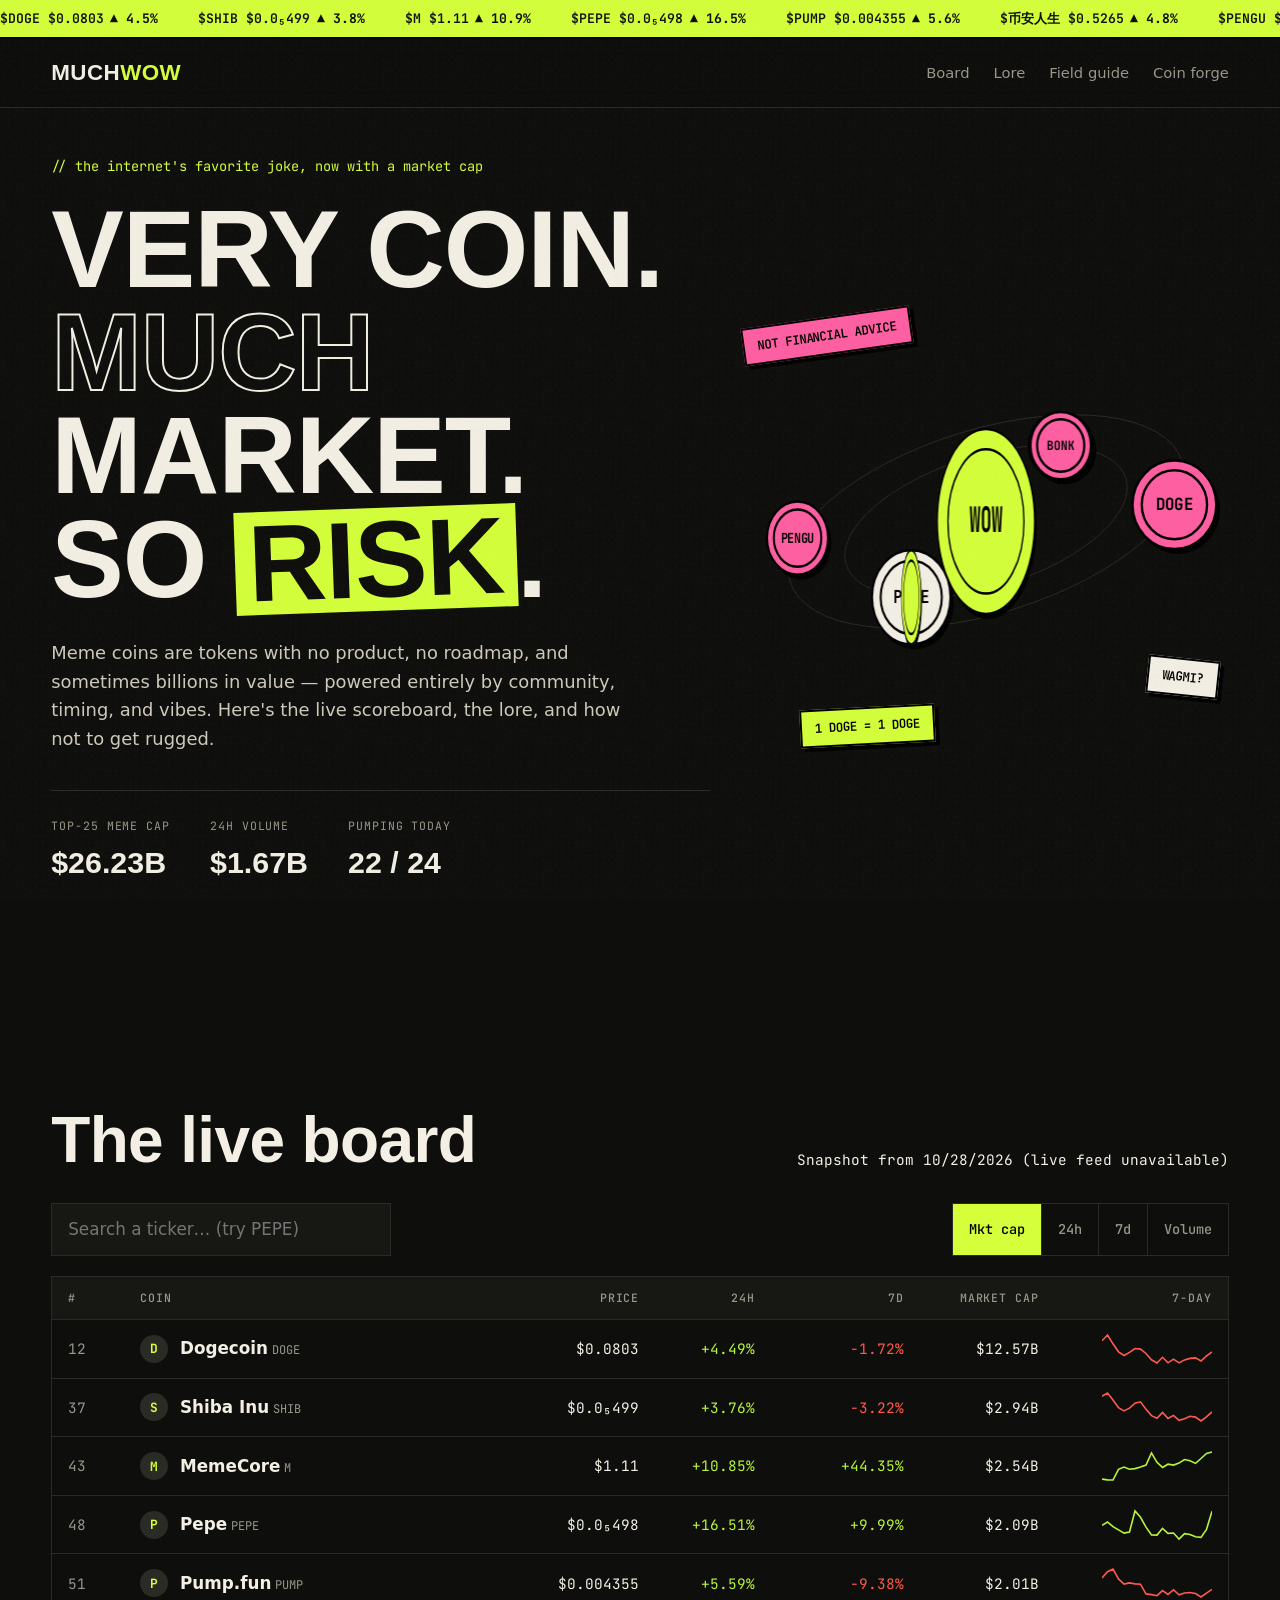
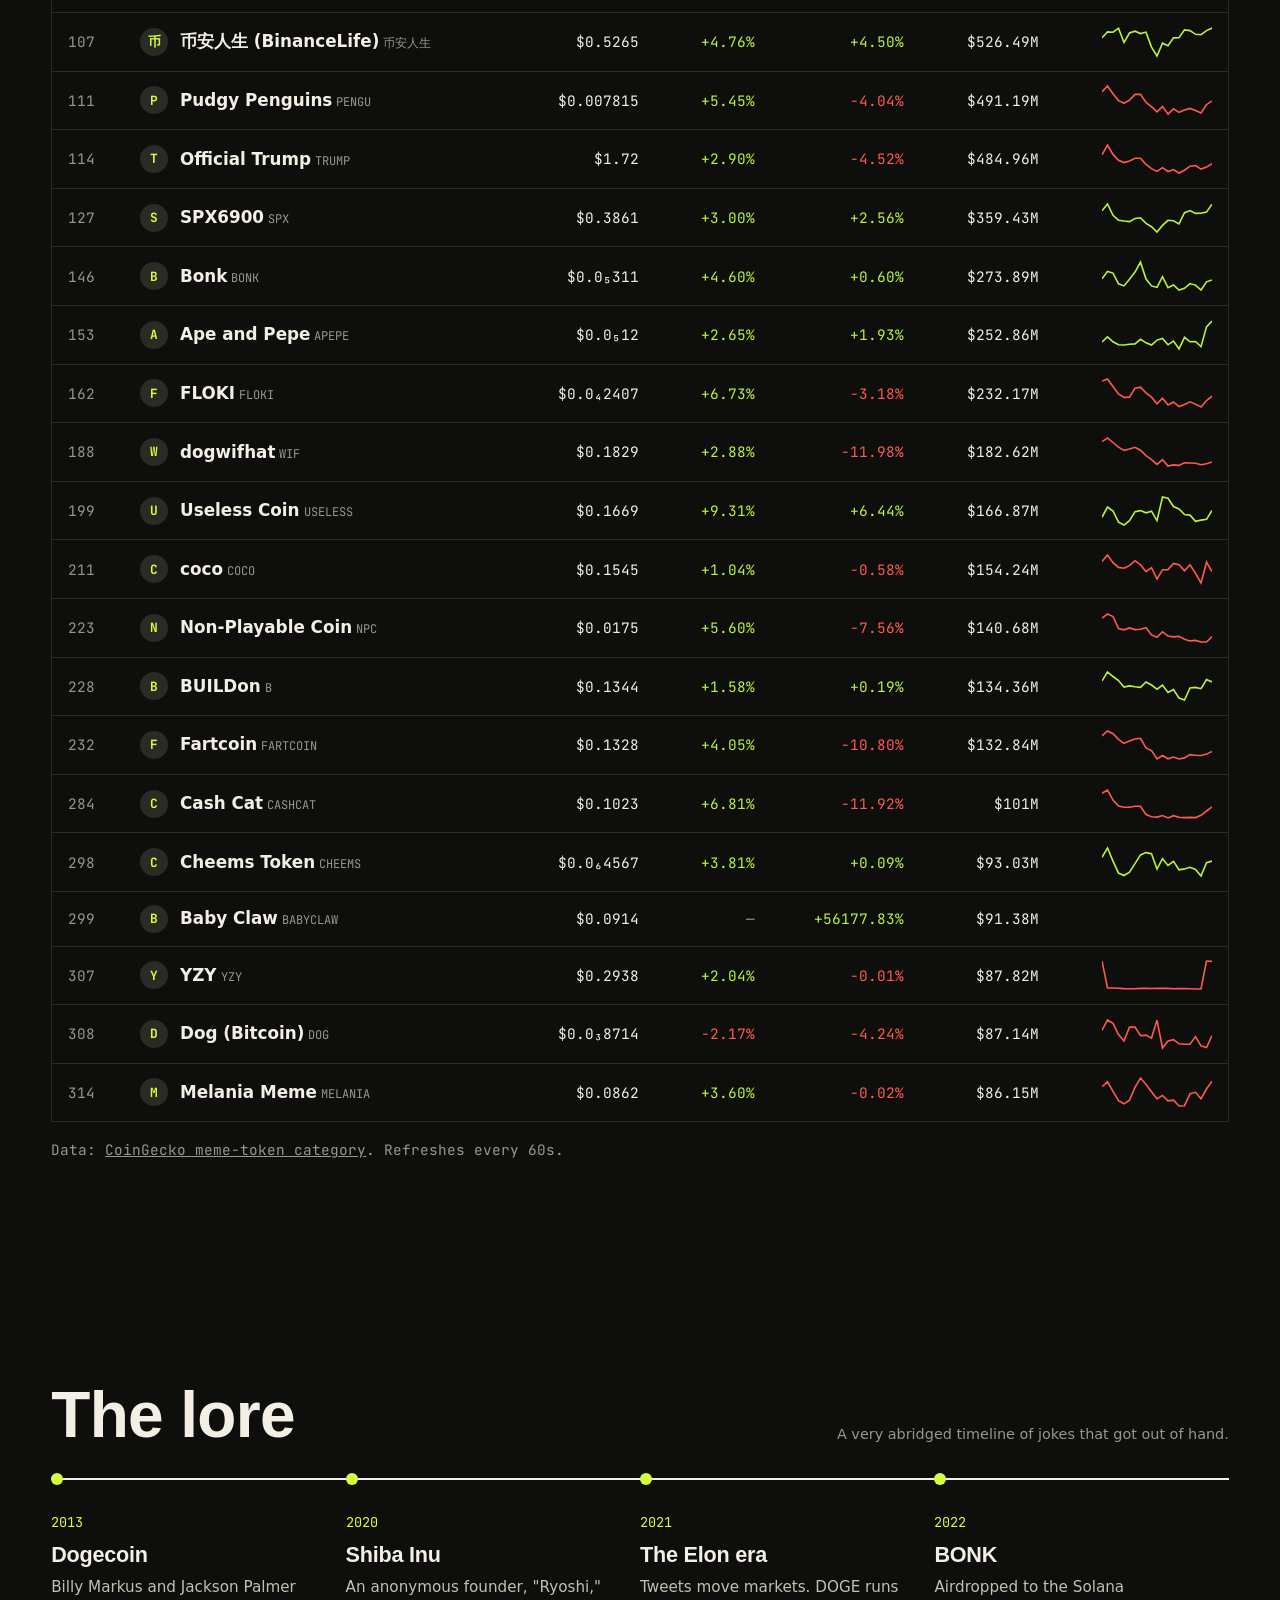
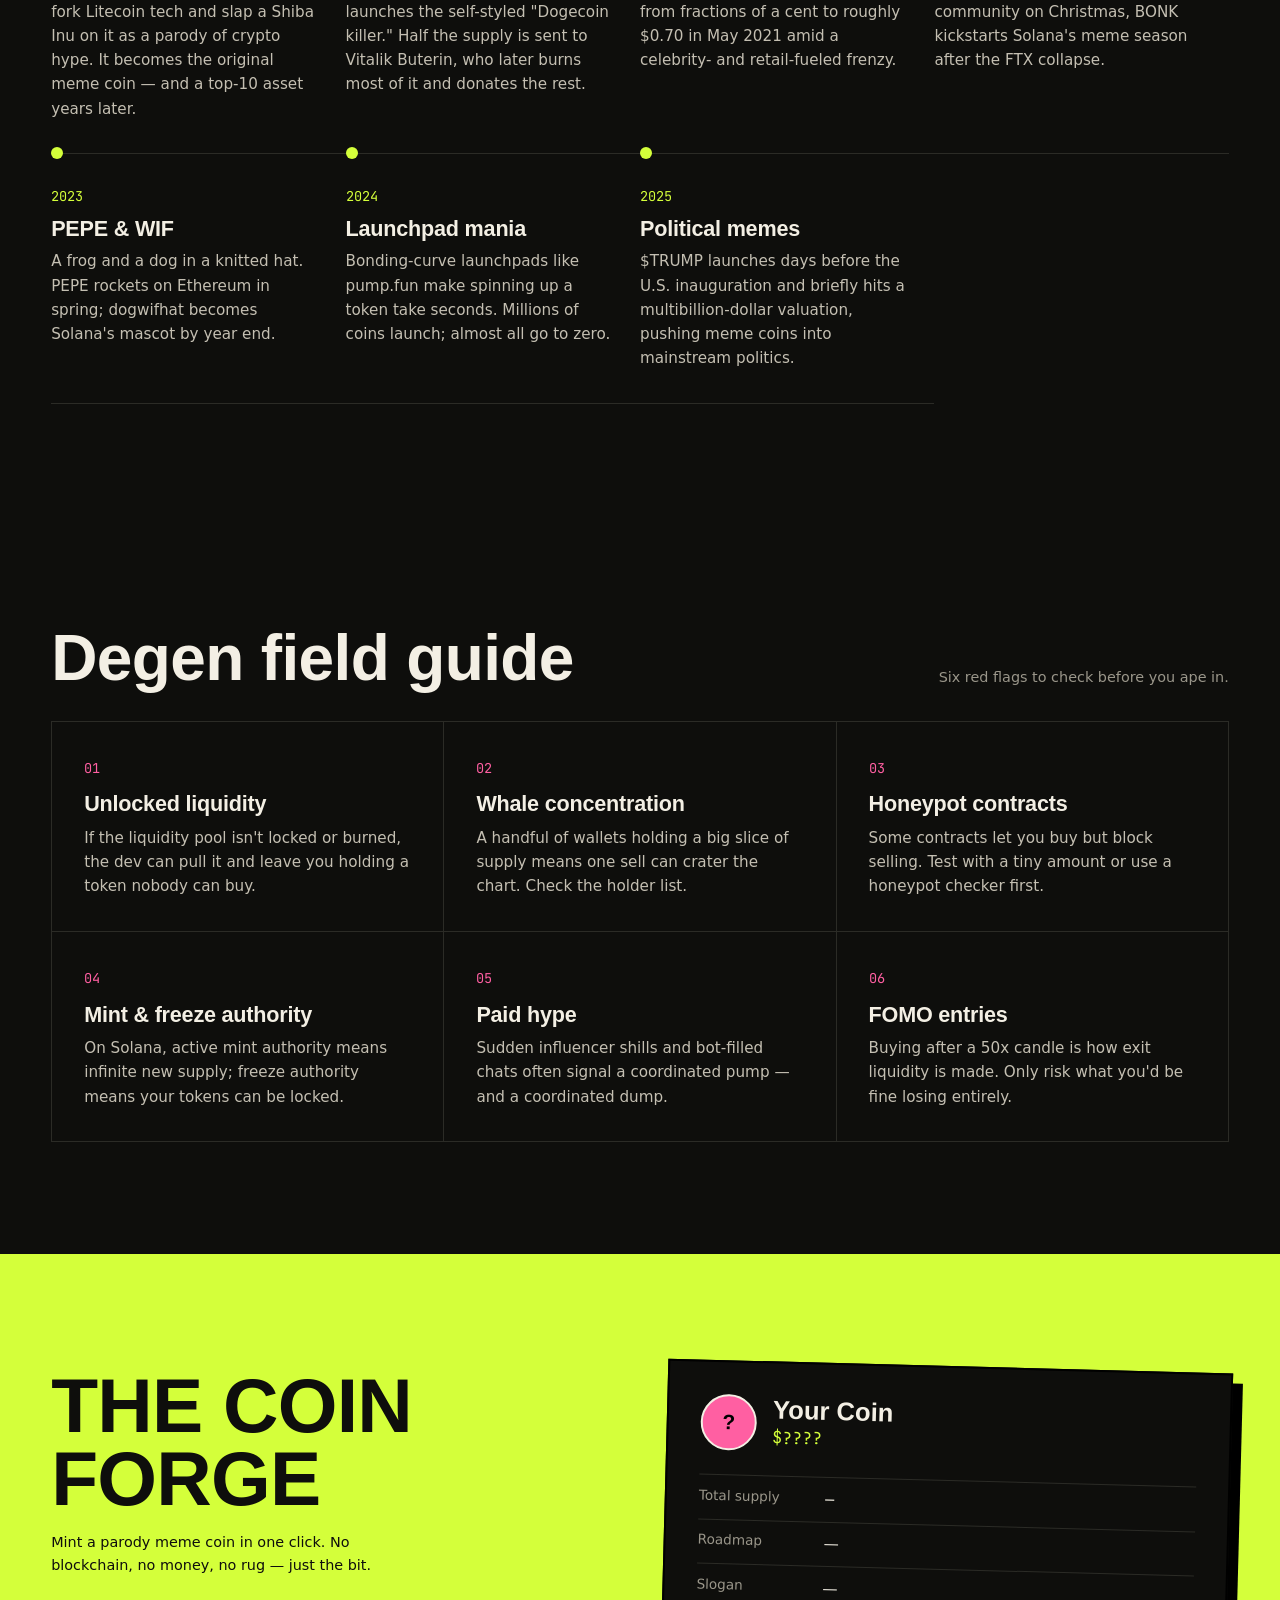
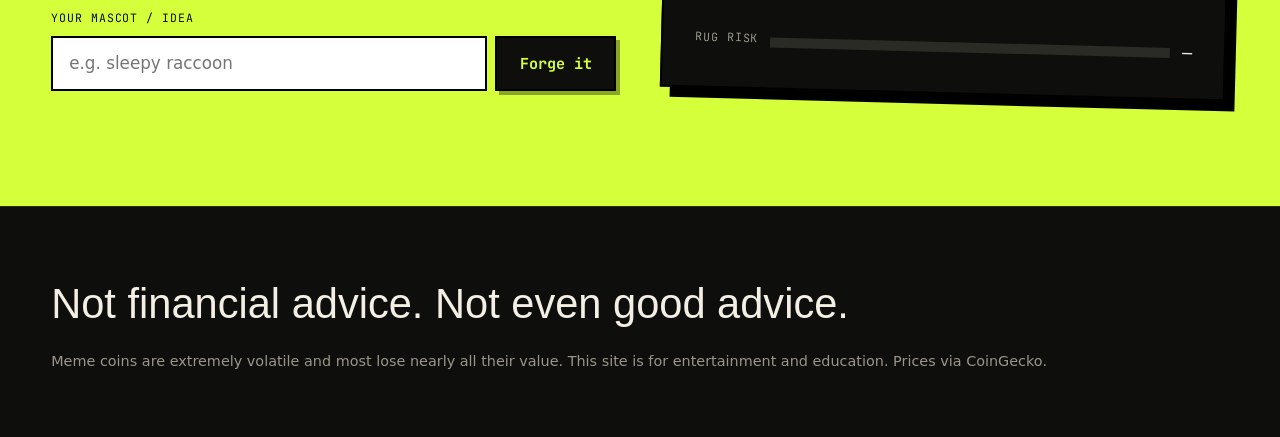
==== index.html @ 7dde6fe6 "Meme coin field guide site" ====
<!doctype html>
<html lang="en">
<head>
<meta charset="utf-8">
<meta name="viewport" content="width=device-width, initial-scale=1">
<title>MUCH WOW — The Meme Coin Field Guide</title>
<meta name="description" content="Live meme coin prices, a short history of internet money jokes, a rug-pull field guide, and a parody coin generator.">
<link rel="preconnect" href="https://api.fontshare.com">
<link href="https://api.fontshare.com/v2/css?f[]=clash-display@600,700&f[]=satoshi@400,500,700&display=swap" rel="stylesheet">
<link href="https://fonts.googleapis.com/css2?family=JetBrains+Mono:wght@400;600&display=swap" rel="stylesheet">
<link rel="icon" href="data:image/svg+xml,<svg xmlns='http://www.w3.org/2000/svg' viewBox='0 0 32 32'><circle cx='16' cy='16' r='15' fill='%23d4ff3a'/><text x='16' y='22' font-size='16' text-anchor='middle' font-family='monospace' font-weight='700'>W</text></svg>">
<link rel="stylesheet" href="style.css">
</head>
<body>
<a class="skip" href="#board">Skip to live board</a>

<div class="ticker" aria-label="Live meme coin prices">
  <div class="ticker-track" id="ticker"></div>
</div>

<header class="nav">
  <a href="#" class="brand">MUCH<span>WOW</span></a>
  <nav>
    <a href="#board">Board</a>
    <a href="#history">Lore</a>
    <a href="#guide">Field guide</a>
    <a href="#forge">Coin forge</a>
  </nav>
</header>

<main>
<section class="hero">
  <div class="hero-copy">
    <p class="eyebrow mono">// the internet's favorite joke, now with a market cap</p>
    <h1>Very coin.<br><em>Much</em> market.<br>So <span class="hl">risk</span>.</h1>
    <p class="lede">Meme coins are tokens with no product, no roadmap, and sometimes billions in value — powered entirely by community, timing, and vibes. Here's the live scoreboard, the lore, and how not to get rugged.</p>
    <div class="hero-stats">
      <div><span class="mono label">Top-25 meme cap</span><strong id="statCap">—</strong></div>
      <div><span class="mono label">24h volume</span><strong id="statVol">—</strong></div>
      <div><span class="mono label">Pumping today</span><strong id="statUp">—</strong></div>
    </div>
  </div>
  <div class="hero-art" aria-hidden="true">
    <canvas id="coinCanvas"></canvas>
    <div class="sticker s1">NOT FINANCIAL ADVICE</div>
    <div class="sticker s2">WAGMI?</div>
    <div class="sticker s3">1 DOGE = 1 DOGE</div>
  </div>
</section>

<section id="board" class="board">
  <div class="sec-head">
    <h2>The live board</h2>
    <p class="mono small" id="status">Loading prices…</p>
  </div>
  <div class="controls">
    <input id="search" type="search" placeholder="Search a ticker… (try PEPE)" aria-label="Search coins">
    <div class="seg" role="group" aria-label="Sort">
      <button data-sort="market_cap" class="on">Mkt cap</button>
      <button data-sort="price_change_percentage_24h_in_currency">24h</button>
      <button data-sort="price_change_percentage_7d_in_currency">7d</button>
      <button data-sort="total_volume">Volume</button>
    </div>
  </div>
  <div class="table-wrap">
    <table>
      <thead><tr><th>#</th><th>Coin</th><th class="r">Price</th><th class="r">24h</th><th class="r hide-sm">7d</th><th class="r hide-sm">Market cap</th><th class="r hide-md">7-day</th></tr></thead>
      <tbody id="rows"></tbody>
    </table>
  </div>
  <p class="mono small muted">Data: <a href="https://www.coingecko.com/en/categories/meme-token" target="_blank" rel="noopener">CoinGecko meme-token category</a>. Refreshes every 60s.</p>
</section>

<section id="history" class="history">
  <div class="sec-head"><h2>The lore</h2><p class="small muted">A very abridged timeline of jokes that got out of hand.</p></div>
  <ol class="timeline">
    <li><span class="yr mono">2013</span><h3>Dogecoin</h3><p>Billy Markus and Jackson Palmer fork Litecoin tech and slap a Shiba Inu on it as a parody of crypto hype. It becomes the original meme coin — and a top-10 asset years later.</p></li>
    <li><span class="yr mono">2020</span><h3>Shiba Inu</h3><p>An anonymous founder, "Ryoshi," launches the self-styled "Dogecoin killer." Half the supply is sent to Vitalik Buterin, who later burns most of it and donates the rest.</p></li>
    <li><span class="yr mono">2021</span><h3>The Elon era</h3><p>Tweets move markets. DOGE runs from fractions of a cent to roughly $0.70 in May 2021 amid a celebrity- and retail-fueled frenzy.</p></li>
    <li><span class="yr mono">2022</span><h3>BONK</h3><p>Airdropped to the Solana community on Christmas, BONK kickstarts Solana's meme season after the FTX collapse.</p></li>
    <li><span class="yr mono">2023</span><h3>PEPE &amp; WIF</h3><p>A frog and a dog in a knitted hat. PEPE rockets on Ethereum in spring; dogwifhat becomes Solana's mascot by year end.</p></li>
    <li><span class="yr mono">2024</span><h3>Launchpad mania</h3><p>Bonding-curve launchpads like pump.fun make spinning up a token take seconds. Millions of coins launch; almost all go to zero.</p></li>
    <li><span class="yr mono">2025</span><h3>Political memes</h3><p>$TRUMP launches days before the U.S. inauguration and briefly hits a multibillion-dollar valuation, pushing meme coins into mainstream politics.</p></li>
  </ol>
</section>

<section id="guide" class="guide">
  <div class="sec-head"><h2>Degen field guide</h2><p class="small muted">Six red flags to check before you ape in.</p></div>
  <div class="cards">
    <article class="card"><span class="num mono">01</span><h3>Unlocked liquidity</h3><p>If the liquidity pool isn't locked or burned, the dev can pull it and leave you holding a token nobody can buy.</p></article>
    <article class="card"><span class="num mono">02</span><h3>Whale concentration</h3><p>A handful of wallets holding a big slice of supply means one sell can crater the chart. Check the holder list.</p></article>
    <article class="card"><span class="num mono">03</span><h3>Honeypot contracts</h3><p>Some contracts let you buy but block selling. Test with a tiny amount or use a honeypot checker first.</p></article>
    <article class="card"><span class="num mono">04</span><h3>Mint &amp; freeze authority</h3><p>On Solana, active mint authority means infinite new supply; freeze authority means your tokens can be locked.</p></article>
    <article class="card"><span class="num mono">05</span><h3>Paid hype</h3><p>Sudden influencer shills and bot-filled chats often signal a coordinated pump — and a coordinated dump.</p></article>
    <article class="card"><span class="num mono">06</span><h3>FOMO entries</h3><p>Buying after a 50x candle is how exit liquidity is made. Only risk what you'd be fine losing entirely.</p></article>
  </div>
</section>

<section id="forge" class="forge">
  <div class="forge-inner">
    <div>
      <h2>The coin forge</h2>
      <p class="small">Mint a parody meme coin in one click. No blockchain, no money, no rug — just the bit.</p>
      <form id="forgeForm" class="forge-form">
        <label for="mascot" class="mono label">Your mascot / idea</label>
        <div class="row">
          <input id="mascot" placeholder="e.g. sleepy raccoon" maxlength="40">
          <button type="submit" class="btn">Forge it</button>
        </div>
      </form>
    </div>
    <div class="token-card" id="tokenCard" aria-live="polite">
      <div class="tc-top"><span class="tc-logo" id="tcLogo">?</span><div><strong id="tcName">Your Coin</strong><span class="mono" id="tcTicker">$????</span></div></div>
      <dl>
        <div><dt>Total supply</dt><dd class="mono" id="tcSupply">—</dd></div>
        <div><dt>Roadmap</dt><dd id="tcRoad">—</dd></div>
        <div><dt>Slogan</dt><dd id="tcSlogan">—</dd></div>
      </dl>
      <div class="meter"><span class="mono label">Rug risk</span><div class="bar"><i id="tcRisk"></i></div><span class="mono" id="tcRiskTxt">—</span></div>
    </div>
  </div>
</section>
</main>

<footer>
  <p class="big">Not financial advice. Not even good advice.</p>
  <p class="small muted">Meme coins are extremely volatile and most lose nearly all their value. This site is for entertainment and education. Prices via CoinGecko.</p>
</footer>

<script src="fallback.js"></script>
<script src="app.js"></script>
</body>
</html>
---- style.css ----
:root{
  --bg:#0e0e0c; --bg2:#171714; --line:#2b2b26; --ink:#f3efe4; --muted:#9a968a;
  --lime:#d4ff3a; --pink:#ff5fa2; --red:#ff5a4e; --up:#b8f53a;
  --display:'Clash Display','Arial Black',sans-serif; --body:'Satoshi',system-ui,sans-serif; --mono:'JetBrains Mono',ui-monospace,monospace;
  --pad:clamp(1.25rem,4vw,3.5rem);
}
*{box-sizing:border-box;margin:0;padding:0}
html{scroll-behavior:smooth}
body{background:var(--bg);color:var(--ink);font-family:var(--body);font-size:1.05rem;line-height:1.6;-webkit-font-smoothing:antialiased;overflow-x:hidden}
body::before{content:"";position:fixed;inset:0;pointer-events:none;z-index:50;opacity:.06;background-image:url("data:image/svg+xml,<svg xmlns='http://www.w3.org/2000/svg' width='160' height='160'><filter id='n'><feTurbulence baseFrequency='.85' numOctaves='3'/></filter><rect width='100%' height='100%' filter='url(%23n)'/></svg>")}
a{color:inherit}
.skip{position:absolute;left:-999px}.skip:focus{left:1rem;top:1rem;background:var(--lime);color:#000;padding:.5rem 1rem;z-index:99}
.mono{font-family:var(--mono)} .small{font-size:.9rem} .muted{color:var(--muted)}
.label{font-size:.72rem;letter-spacing:.08em;text-transform:uppercase;color:var(--muted)}
h1,h2,h3{font-family:var(--display);font-weight:600;line-height:.95;letter-spacing:-.01em}
h2{font-size:clamp(2.2rem,5vw,4rem)}
h3{font-size:1.35rem;line-height:1.1}
section{padding:clamp(4rem,9vw,7rem) var(--pad);max-width:1320px;margin:0 auto}
.sec-head{display:flex;justify-content:space-between;align-items:end;gap:1rem;flex-wrap:wrap;margin-bottom:2rem}

/* ticker */
.ticker{background:var(--lime);color:#0e0e0c;overflow:hidden;border-bottom:2px solid #000;font-family:var(--mono);font-size:.82rem;font-weight:600}
.ticker-track{display:flex;gap:2.5rem;padding:.5rem 0;width:max-content;animation:tick 60s linear infinite}
.ticker:hover .ticker-track{animation-play-state:paused}
.ticker-track span b{margin-left:.4rem}
.ticker .dn{color:#b3140a}
@keyframes tick{to{transform:translateX(-50%)}}

/* nav */
.nav{display:flex;justify-content:space-between;align-items:center;padding:1rem var(--pad);position:sticky;top:0;z-index:20;background:rgba(14,14,12,.85);backdrop-filter:blur(10px);border-bottom:1px solid var(--line)}
.brand{font-family:var(--display);font-weight:700;font-size:1.4rem;text-decoration:none;letter-spacing:.02em}
.brand span{color:var(--lime)}
.nav nav{display:flex;gap:1.5rem}
.nav nav a{text-decoration:none;font-size:.92rem;color:var(--muted);transition:color .2s}
.nav nav a:hover{color:var(--lime)}

/* hero */
.hero{display:grid;grid-template-columns:1.15fr .85fr;gap:2rem;align-items:center;min-height:calc(100vh - 110px);padding-top:3rem}
.eyebrow{color:var(--lime);font-size:.85rem;margin-bottom:1.25rem}
h1{font-size:clamp(3.2rem,8.5vw,7.5rem);font-weight:700;text-transform:uppercase}
h1 em{font-style:normal;color:transparent;-webkit-text-stroke:2px var(--ink)}
.hl{background:var(--lime);color:#0e0e0c;padding:0 .12em;display:inline-block;transform:rotate(-2deg)}
.lede{max-width:52ch;margin:1.75rem 0 2.25rem;color:#cfcabc;font-size:1.12rem}
.hero-stats{display:flex;gap:2.5rem;flex-wrap:wrap;border-top:1px solid var(--line);padding-top:1.25rem}
.hero-stats strong{display:block;font-family:var(--display);font-size:1.9rem;font-weight:600}
.hero-art{position:relative;aspect-ratio:1;width:100%}
#coinCanvas{width:100%;height:100%;display:block}
.sticker{position:absolute;font-family:var(--mono);font-weight:600;font-size:.78rem;padding:.45rem .8rem;border:2px solid #000;box-shadow:4px 4px 0 #000;white-space:nowrap}
.s1{background:var(--pink);color:#000;top:8%;left:0;transform:rotate(-8deg)}
.s2{background:var(--ink);color:#000;bottom:14%;right:2%;transform:rotate(6deg)}
.s3{background:var(--lime);color:#000;bottom:4%;left:12%;transform:rotate(-3deg)}

/* board */
.controls{display:flex;gap:1rem;flex-wrap:wrap;justify-content:space-between;margin-bottom:1.25rem}
input{font:inherit;background:var(--bg2);border:1px solid var(--line);color:var(--ink);padding:.75rem 1rem;border-radius:0;min-width:0}
input:focus{outline:2px solid var(--lime);outline-offset:1px}
#search{flex:1;max-width:340px}
.seg{display:flex;border:1px solid var(--line)}
.seg button{font:500 .85rem var(--mono);background:none;color:var(--muted);border:0;padding:.65rem 1rem;cursor:pointer;border-right:1px solid var(--line)}
.seg button:last-child{border-right:0}
.seg button.on{background:var(--lime);color:#000}
.seg button:hover:not(.on){color:var(--ink)}
.table-wrap{border:1px solid var(--line);overflow-x:auto;margin-bottom:1rem}
table{width:100%;border-collapse:collapse;font-variant-numeric:tabular-nums}
th{font:500 .72rem var(--mono);text-transform:uppercase;letter-spacing:.08em;color:var(--muted);text-align:left;padding:.85rem 1rem;border-bottom:1px solid var(--line);background:var(--bg2)}
td{padding:.8rem 1rem;border-bottom:1px solid var(--line);white-space:nowrap}
tr:last-child td{border-bottom:0}
tbody tr{transition:background .15s}
tbody tr:hover{background:#1c1c18}
.r{text-align:right}
td.mono{font-size:.9rem}
.coin{display:flex;align-items:center;gap:.75rem}
.coin img,.coin .ph{width:28px;height:28px;border-radius:50%;background:#2b2b26;flex:none}
.coin .ph{display:grid;place-items:center;font:700 .8rem var(--mono);color:var(--lime)}
.coin span{overflow:hidden;text-overflow:ellipsis}
.coin b{font-weight:700}
.coin small{font-family:var(--mono);color:var(--muted);font-size:.75rem;text-transform:uppercase;margin-left:.25rem}
.up{color:var(--up)} .dn{color:var(--red)}
.spark{display:block;margin-left:auto}
.skel td{color:transparent}
.skel td::after{content:"";display:block;height:14px;background:linear-gradient(90deg,#1c1c18,#2a2a24,#1c1c18);background-size:200%;animation:sh 1.2s infinite}
@keyframes sh{to{background-position:-200% 0}}
.empty{text-align:center;color:var(--muted);padding:2.5rem}

/* timeline */
.timeline{list-style:none;display:grid;grid-template-columns:repeat(auto-fit,minmax(260px,1fr));gap:0;border-top:2px solid var(--ink)}
.timeline li{padding:1.5rem 1.5rem 2rem 0;border-bottom:1px solid var(--line);position:relative}
.timeline li::before{content:"";position:absolute;top:-7px;left:0;width:12px;height:12px;background:var(--lime);border-radius:50%}
.yr{display:block;color:var(--lime);font-size:.85rem;margin:.5rem 0 .6rem}
.timeline h3{margin-bottom:.5rem}
.timeline p{color:#c4bfb2;font-size:.95rem;max-width:40ch}

/* guide */
.cards{display:grid;grid-template-columns:repeat(3,1fr);gap:1px;background:var(--line);border:1px solid var(--line)}
.card{background:var(--bg);padding:2rem;transition:background .2s}
.card:hover{background:var(--bg2)}
.card .num{color:var(--pink);font-size:.85rem}
.card h3{margin:.75rem 0 .6rem}
.card p{color:#c4bfb2;font-size:.95rem}

/* forge */
.forge{max-width:none;background:var(--lime);color:#0e0e0c}
.forge-inner{max-width:1320px;margin:0 auto;display:grid;grid-template-columns:1fr 1fr;gap:3rem;align-items:center}
.forge h2{font-size:clamp(2.6rem,6vw,5rem);text-transform:uppercase;font-weight:700}
.forge p{margin:1rem 0 2rem;max-width:42ch}
.token-card .label{color:var(--muted)!important}
.forge .label{color:#0e0e0c;display:block;margin-bottom:.5rem}
.forge .row{display:flex;gap:.5rem}
.forge input{flex:1;background:#fff;color:#000;border:2px solid #000}
.forge input:focus{outline:3px solid #000}
.btn{font:700 .95rem var(--mono);background:#0e0e0c;color:var(--lime);border:2px solid #000;padding:.75rem 1.4rem;cursor:pointer;box-shadow:4px 4px 0 rgba(0,0,0,.35);transition:transform .1s}
.btn:active{transform:translate(2px,2px);box-shadow:2px 2px 0 rgba(0,0,0,.35)}
.token-card{background:#0e0e0c;color:var(--ink);padding:2rem;border:2px solid #000;box-shadow:10px 10px 0 #000;transform:rotate(1.5deg);transition:transform .3s}
.token-card.pop{animation:pop .45s}
@keyframes pop{40%{transform:rotate(-2deg) scale(1.04)}}
.tc-top{display:flex;gap:1rem;align-items:center;margin-bottom:1.5rem}
.tc-top strong{display:block;font-family:var(--display);font-size:1.6rem;line-height:1.1}
.tc-top .mono{color:var(--lime)}
.tc-logo{width:56px;height:56px;border-radius:50%;background:var(--pink);color:#000;display:grid;place-items:center;font:700 1.3rem var(--display);flex:none;border:2px solid var(--ink)}
dl div{display:grid;grid-template-columns:110px 1fr;gap:1rem;padding:.6rem 0;border-top:1px solid var(--line)}
dt{color:var(--muted);font-size:.85rem}
dd{font-size:.95rem}
.meter{display:flex;align-items:center;gap:.75rem;margin-top:1.25rem}
.bar{flex:1;height:10px;background:var(--line)}
.bar i{display:block;height:100%;width:0;background:linear-gradient(90deg,var(--lime),var(--red));transition:width .6s}

footer{padding:4rem var(--pad);border-top:1px solid var(--line);max-width:1320px;margin:0 auto}
footer .big{font-family:var(--display);font-size:clamp(1.6rem,3.5vw,2.6rem);margin-bottom:.75rem}

@media (max-width:960px){
  .hero{grid-template-columns:1fr;min-height:0}
  .hero-art{max-width:440px;margin:0 auto}
  .cards{grid-template-columns:1fr 1fr}
  .forge-inner{grid-template-columns:1fr}
  .hide-md{display:none}
}
@media (max-width:600px){
  .nav nav{display:none}
  .cards{grid-template-columns:1fr}
  .hide-sm{display:none}
  td,th{padding:.7rem .6rem}
  .coin small{display:none}.coin span{max-width:92px;display:block}.coin{gap:.5rem}td:first-child,th:first-child{display:none}
  .seg{width:100%}.seg button{flex:1;padding:.6rem .3rem}
  #search{max-width:none;width:100%}
  .hero-stats{gap:1.5rem}
  .token-card{transform:none;box-shadow:6px 6px 0 #000}
  .forge .row{flex-direction:column}
}
@media (prefers-reduced-motion:reduce){.ticker-track{animation:none}*{transition:none!important}}
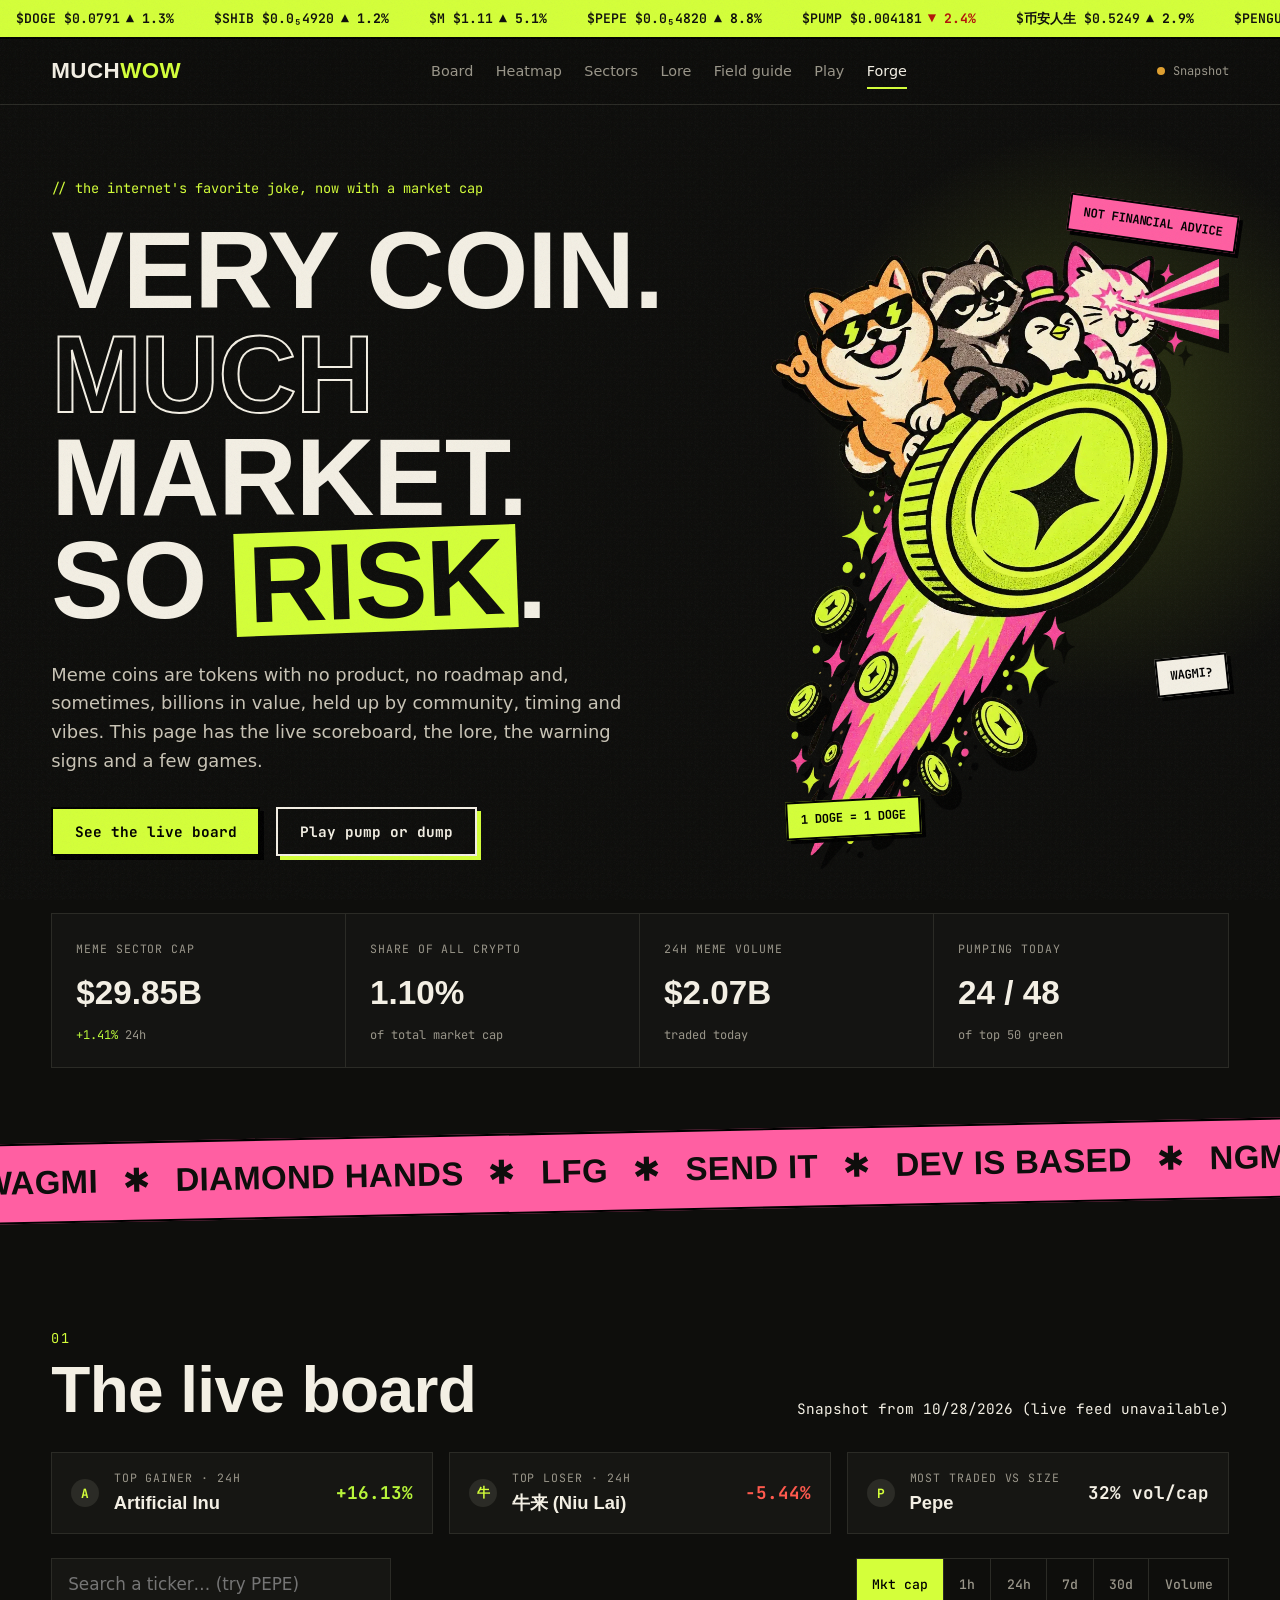
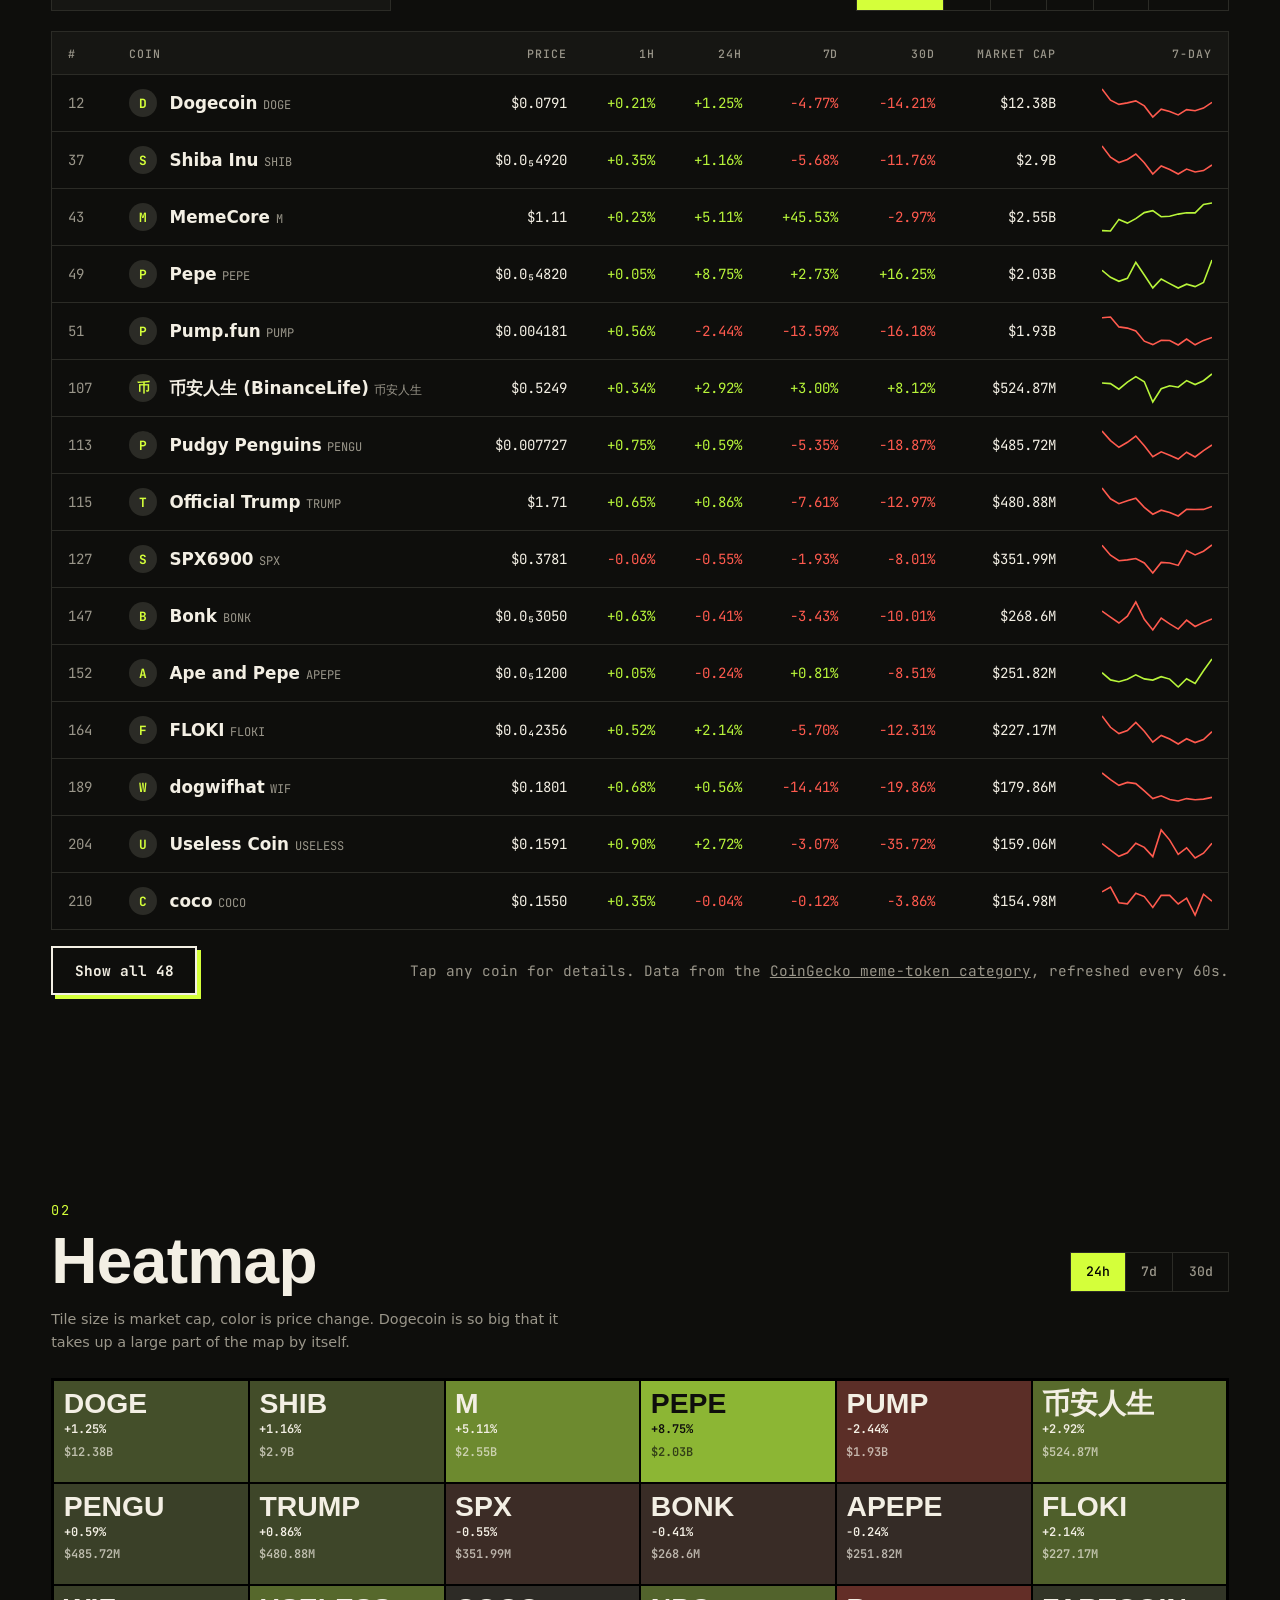
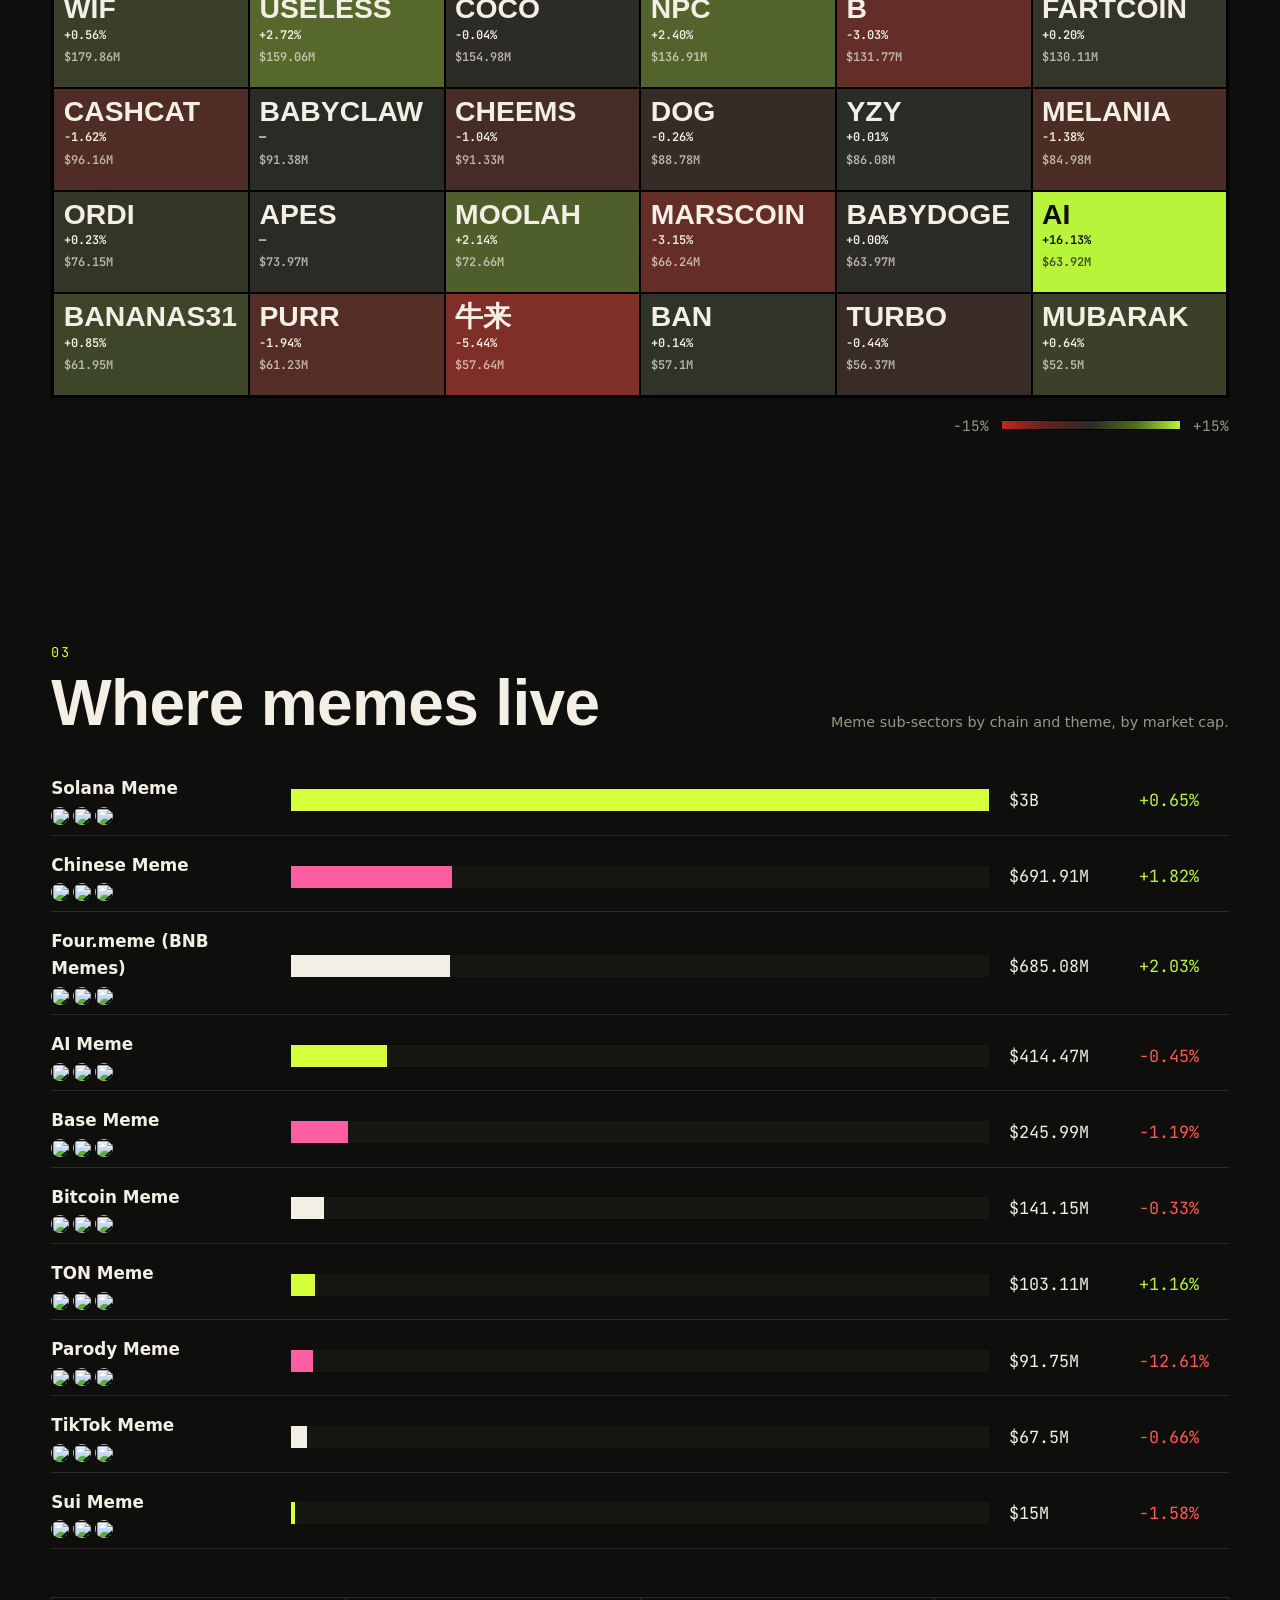
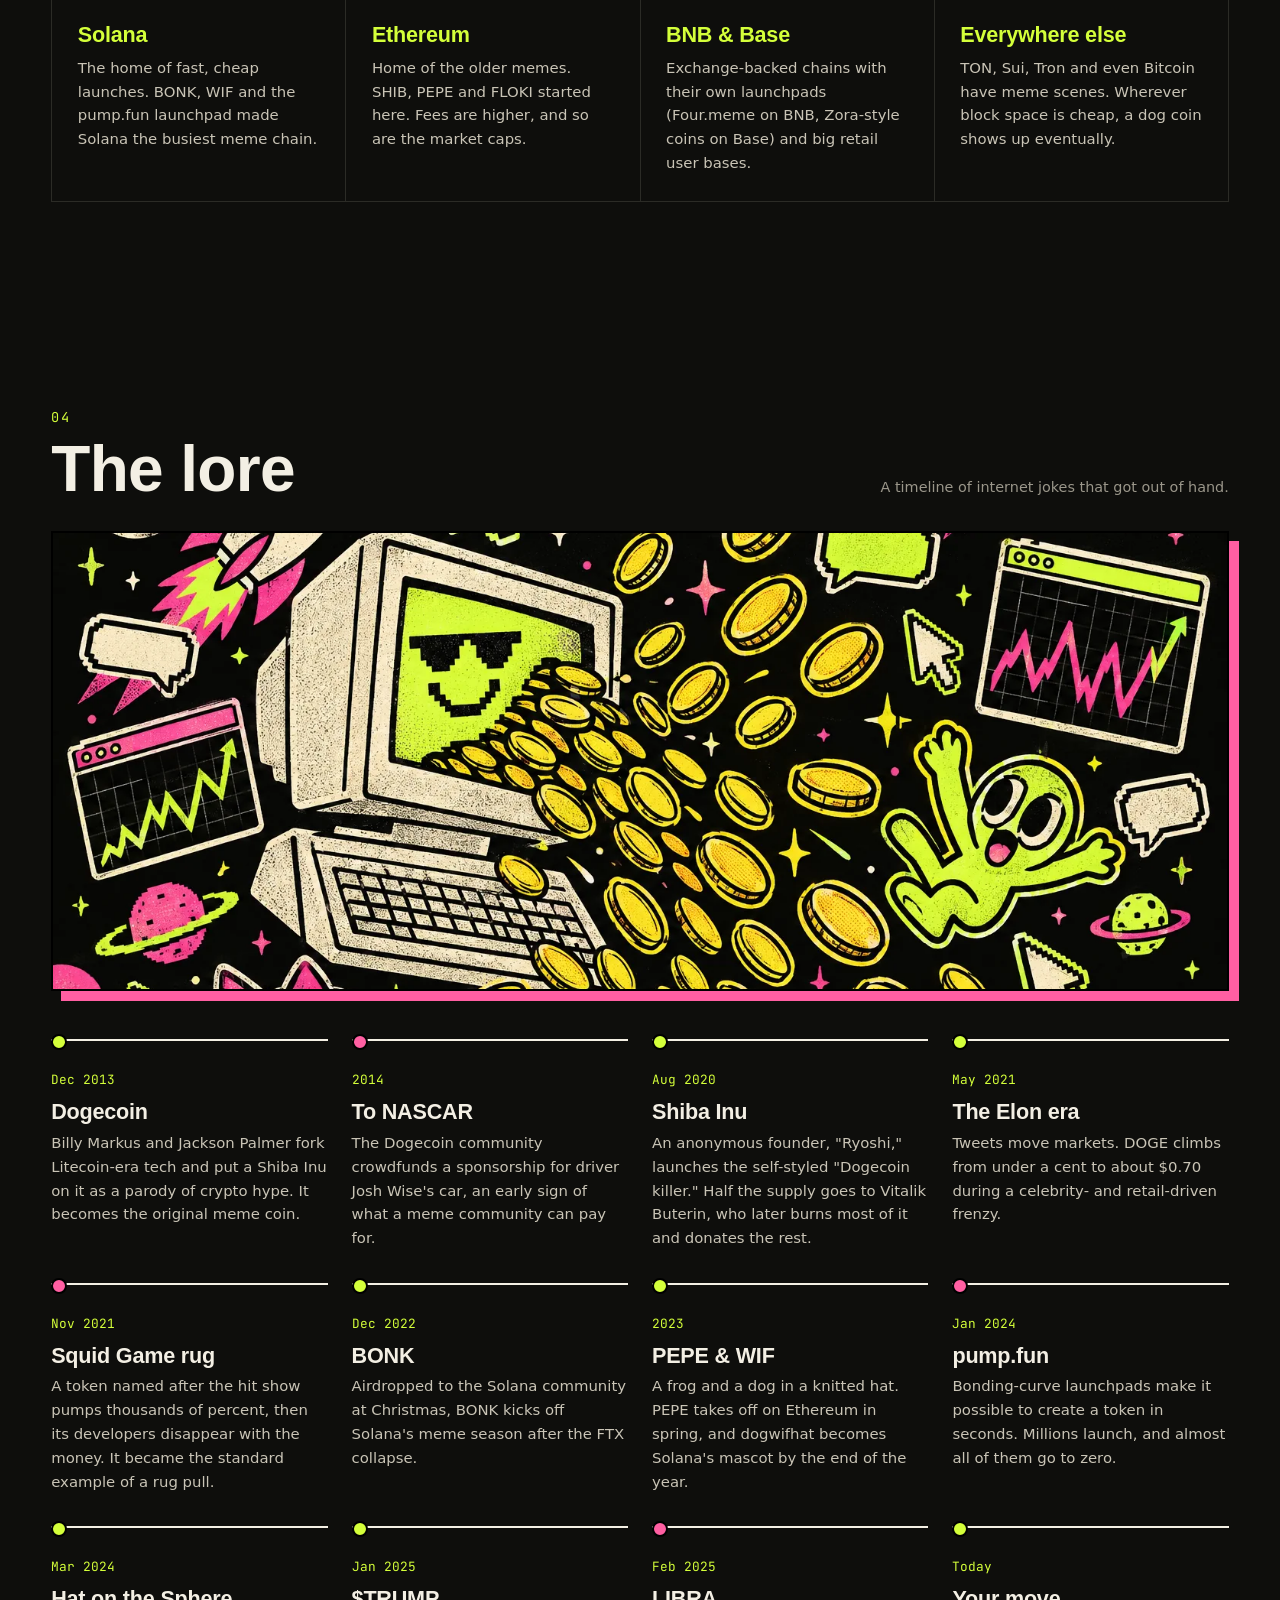
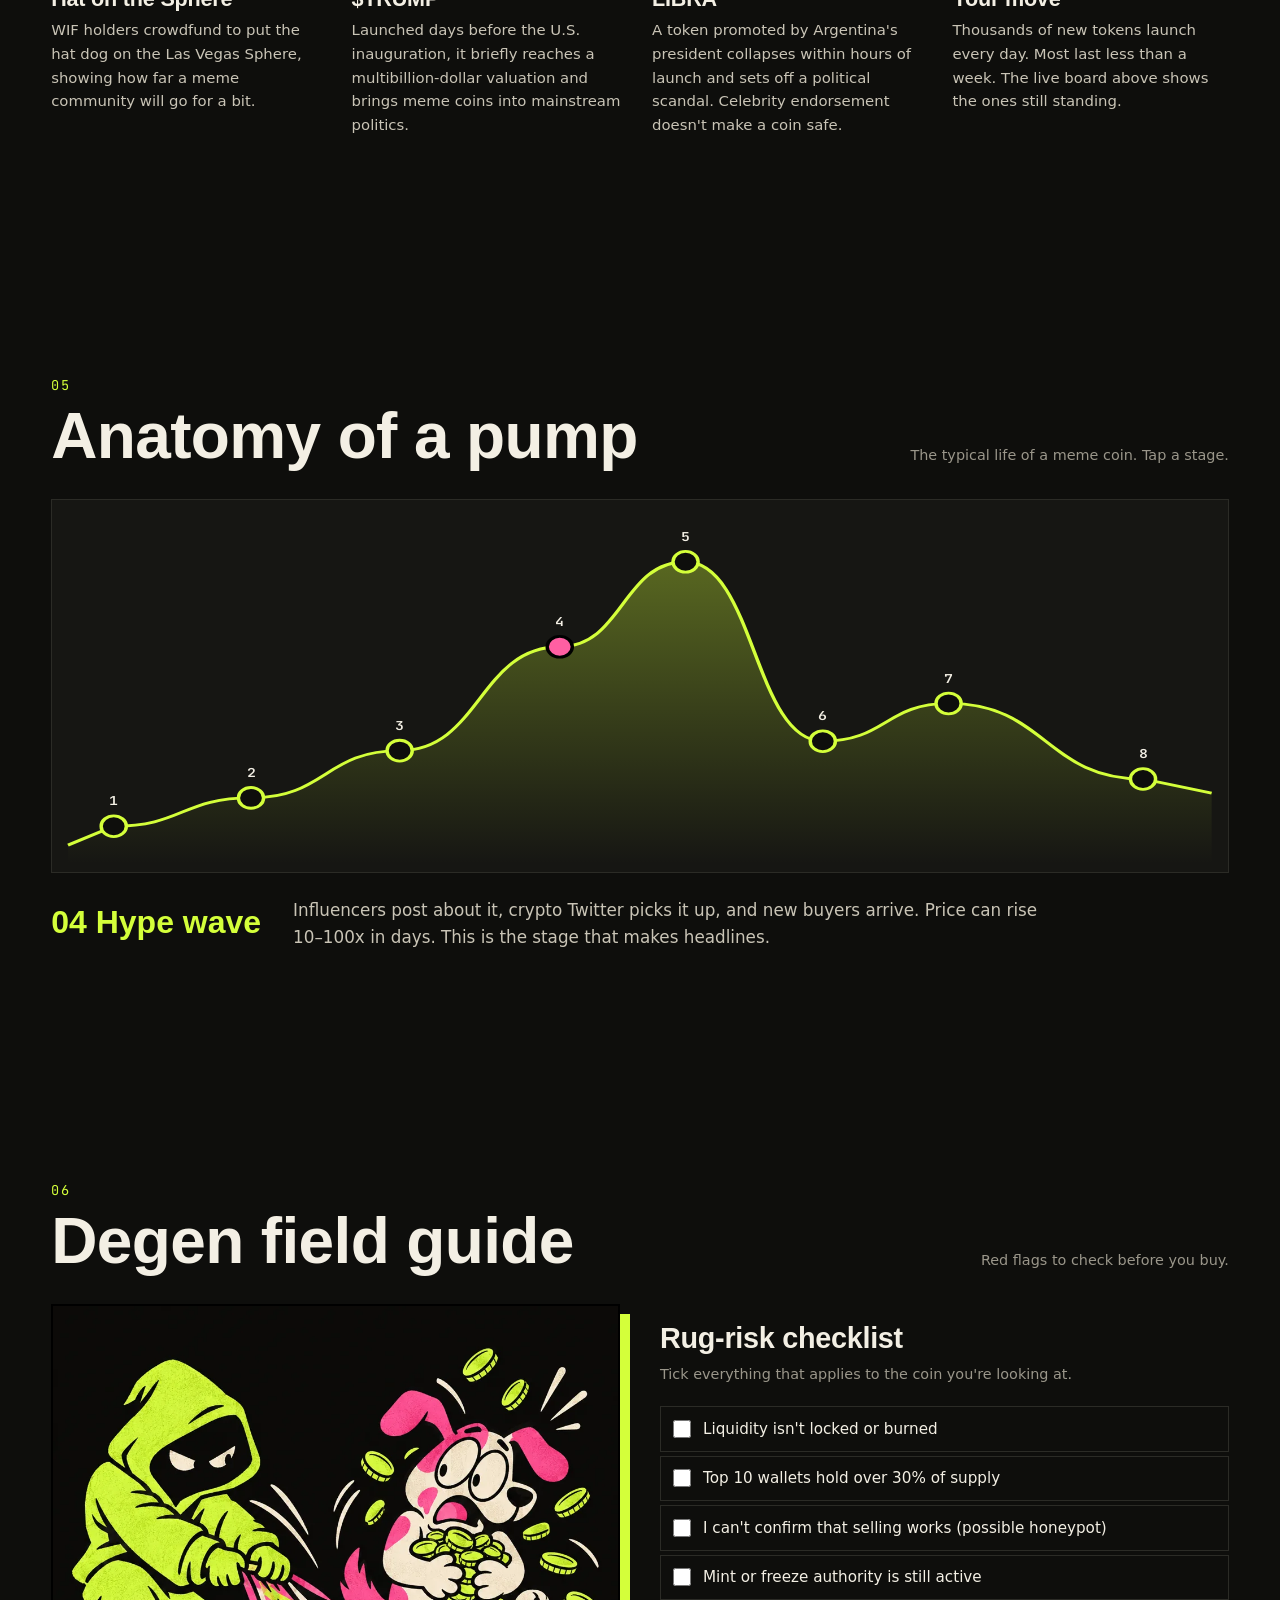
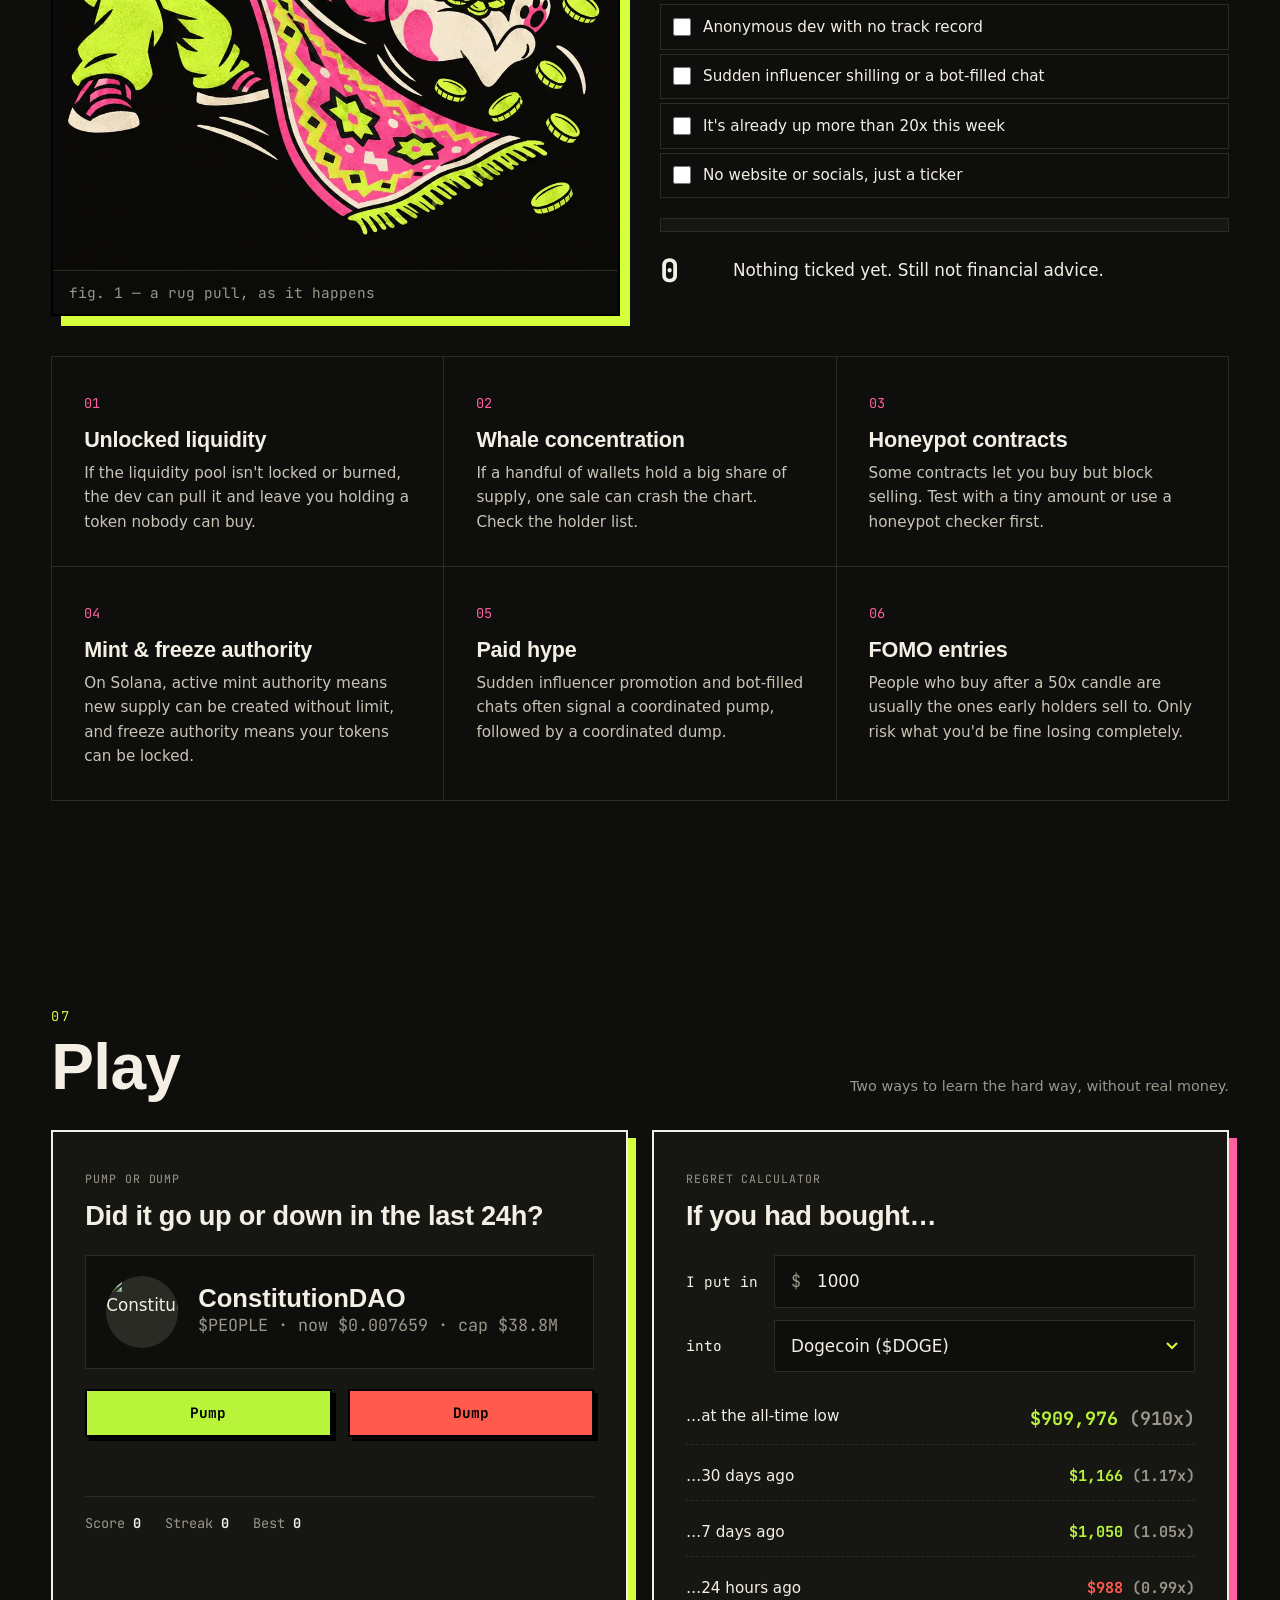
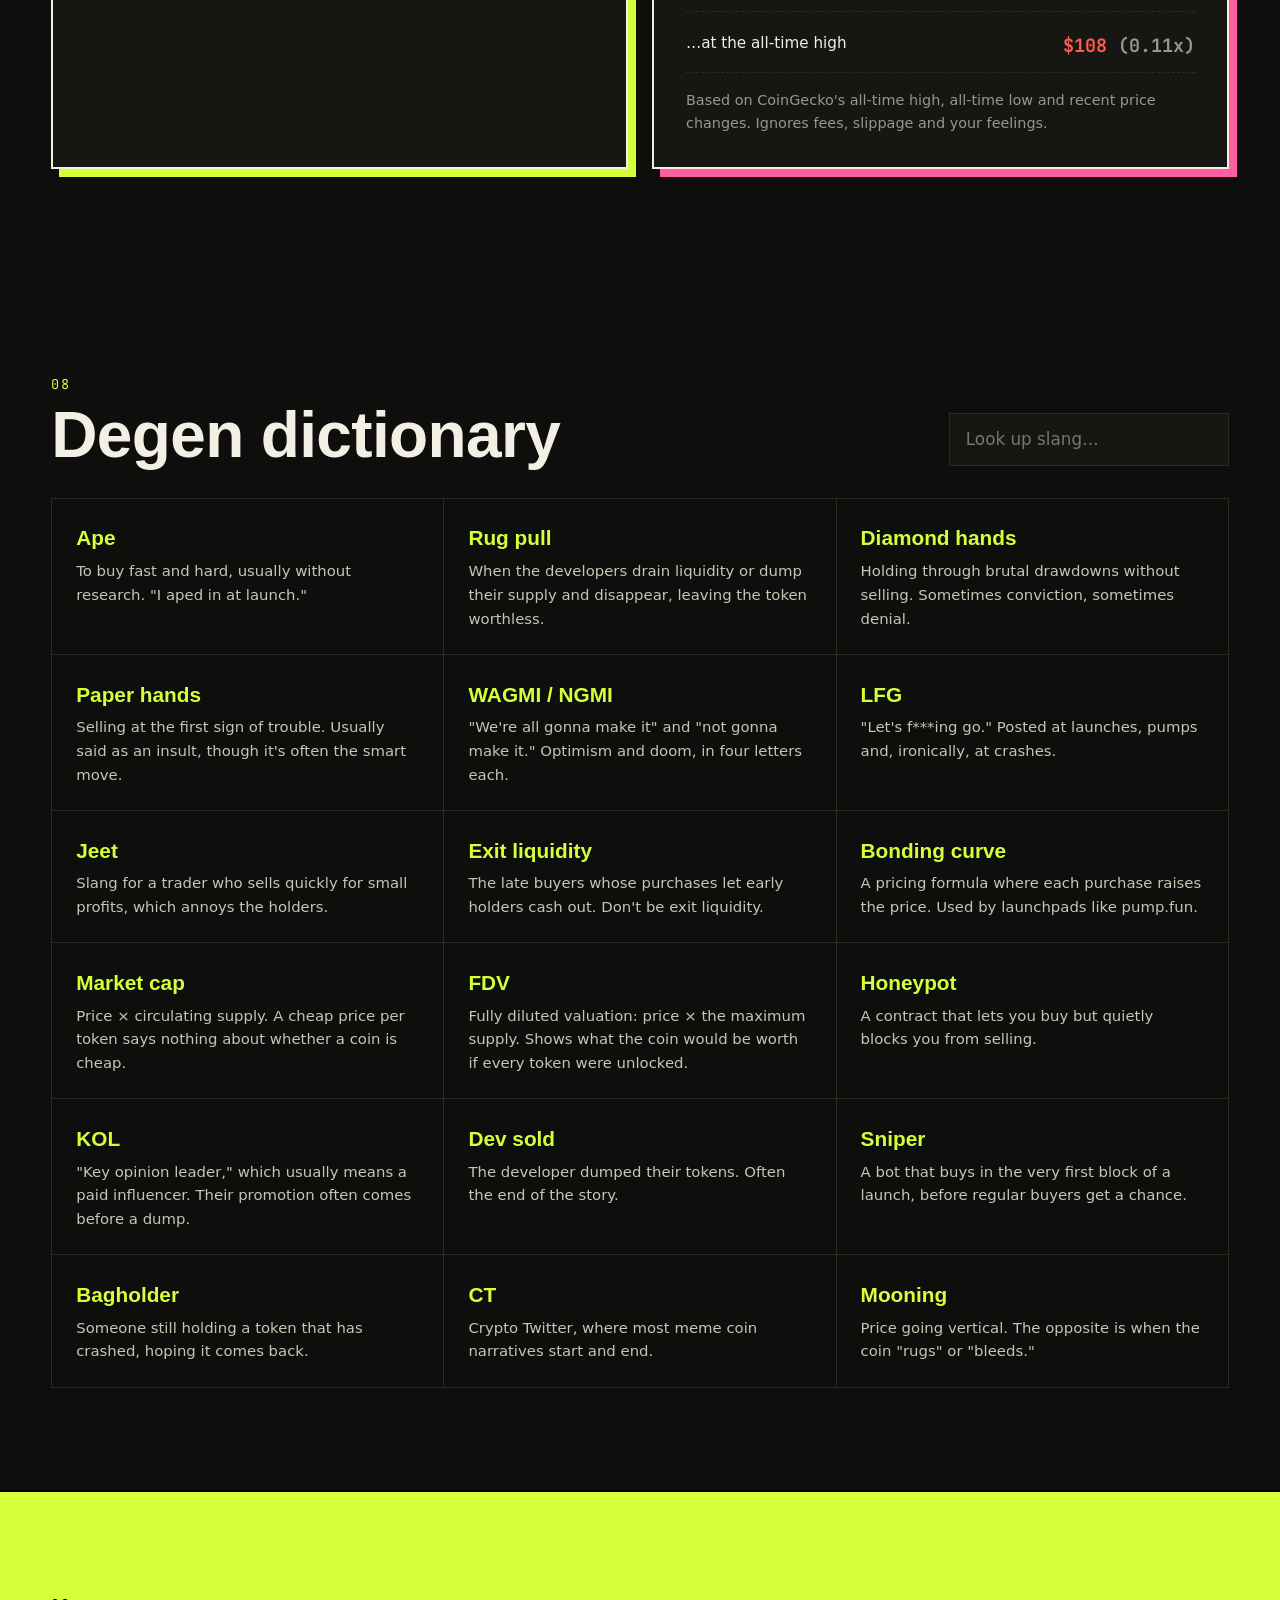
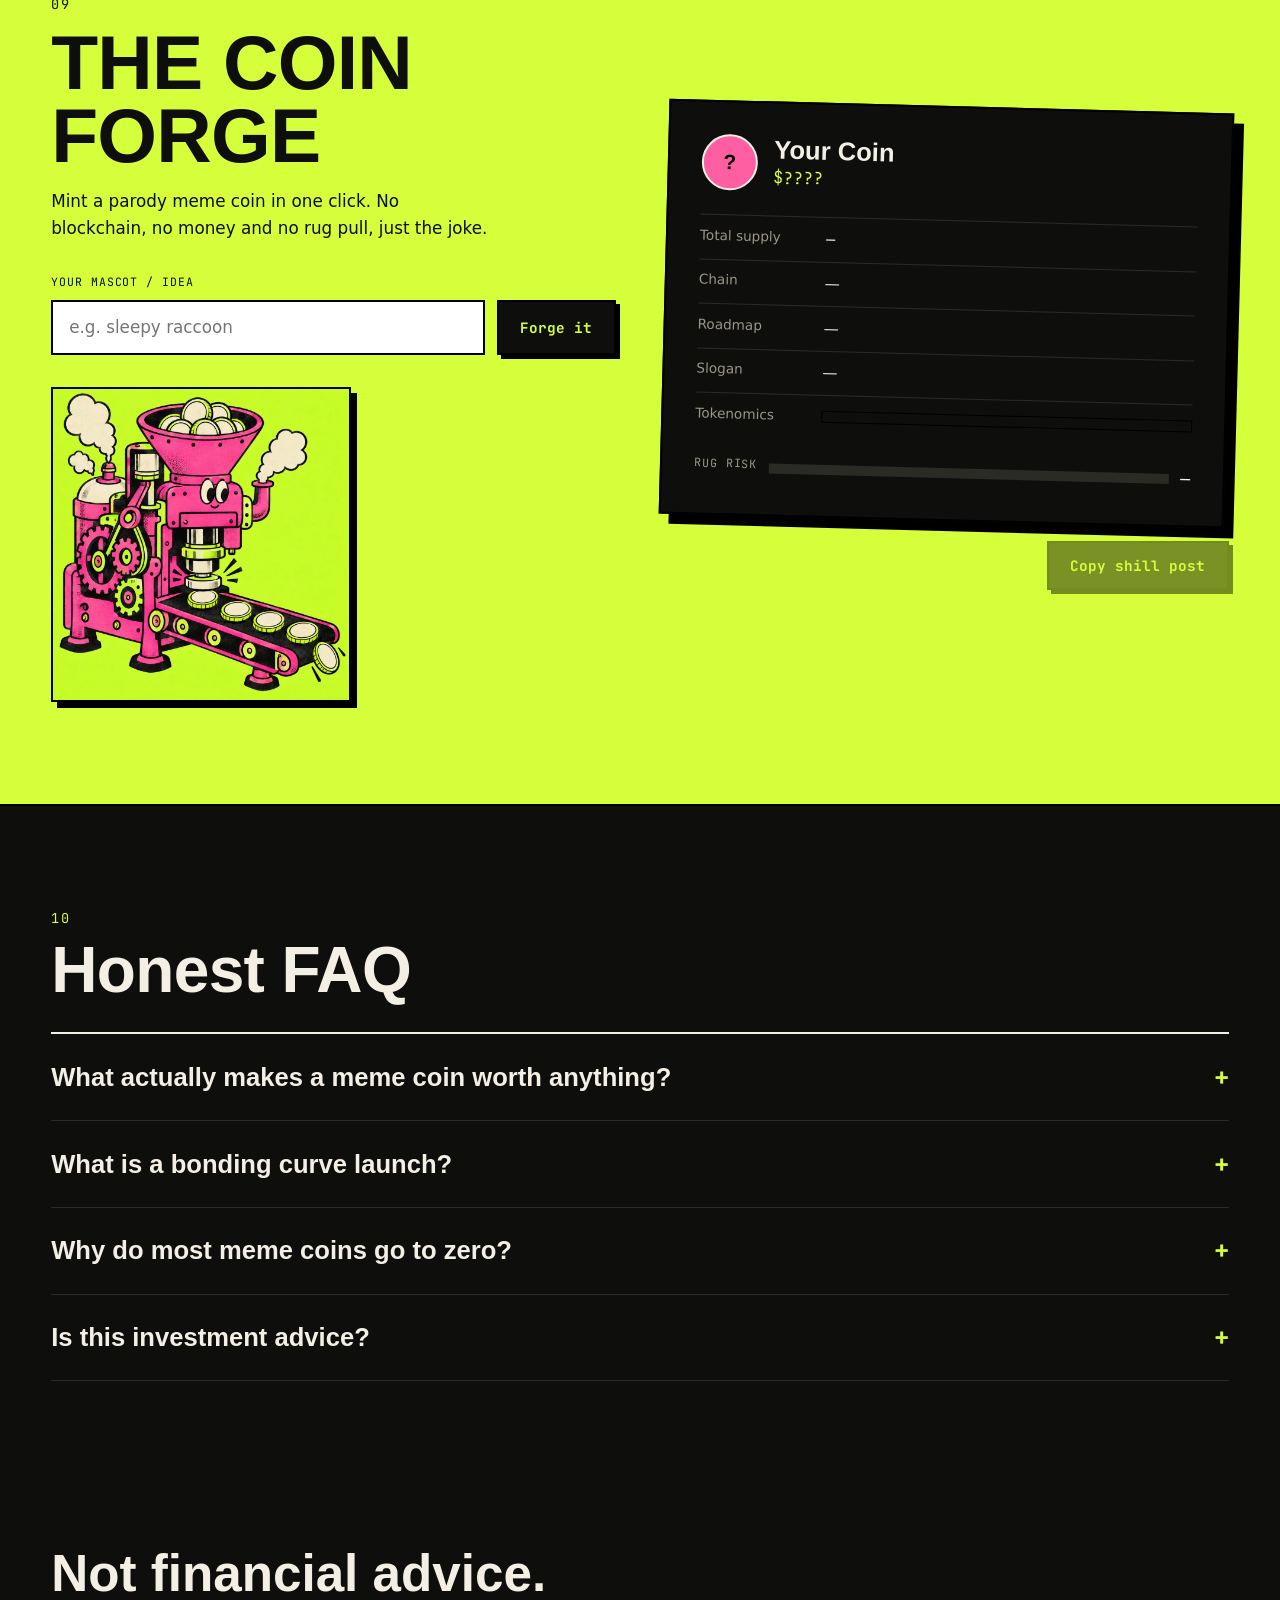
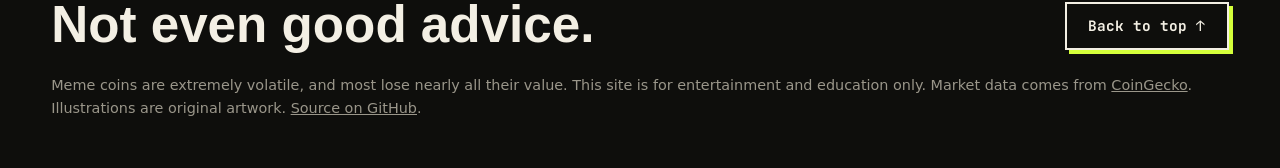
==== commit 7fe8ffd3: "Expand site: heatmap, sectors, lifecycle, rug checker, games, glossary, FAQ, artwork" ====
--- a/index.html
+++ b/index.html
@@ -4,129 +4,316 @@
 <meta charset="utf-8">
 <meta name="viewport" content="width=device-width, initial-scale=1">
 <title>MUCH WOW — The Meme Coin Field Guide</title>
-<meta name="description" content="Live meme coin prices, a short history of internet money jokes, a rug-pull field guide, and a parody coin generator.">
+<meta name="description" content="Live meme coin prices, a market heatmap, sector breakdowns, the full lore, a rug-pull field guide, a regret calculator, a pump-or-dump game and a parody coin forge.">
+<meta property="og:title" content="MUCH WOW — The Meme Coin Field Guide">
+<meta property="og:description" content="Live meme coin board, heatmap, lore, rug-pull guide and games.">
+<meta property="og:image" content="img/hero-mascots.webp">
+<meta name="theme-color" content="#0e0e0c">
 <link rel="preconnect" href="https://api.fontshare.com">
 <link href="https://api.fontshare.com/v2/css?f[]=clash-display@600,700&f[]=satoshi@400,500,700&display=swap" rel="stylesheet">
-<link href="https://fonts.googleapis.com/css2?family=JetBrains+Mono:wght@400;600&display=swap" rel="stylesheet">
-<link rel="icon" href="data:image/svg+xml,<svg xmlns='http://www.w3.org/2000/svg' viewBox='0 0 32 32'><circle cx='16' cy='16' r='15' fill='%23d4ff3a'/><text x='16' y='22' font-size='16' text-anchor='middle' font-family='monospace' font-weight='700'>W</text></svg>">
+<link href="https://fonts.googleapis.com/css2?family=JetBrains+Mono:wght@400;600;700&display=swap" rel="stylesheet">
+<link rel="icon" href="data:image/svg+xml,<svg xmlns='http://www.w3.org/2000/svg' viewBox='0 0 32 32'><circle cx='16' cy='16' r='15' fill='%23d4ff3a' stroke='black' stroke-width='2'/><text x='16' y='22' font-size='16' text-anchor='middle' font-family='monospace' font-weight='700'>W</text></svg>">
 <link rel="stylesheet" href="style.css">
 </head>
 <body>
 <a class="skip" href="#board">Skip to live board</a>
 
-<div class="ticker" aria-label="Live meme coin prices">
-  <div class="ticker-track" id="ticker"></div>
-</div>
+<div class="ticker" aria-label="Live meme coin prices"><div class="ticker-track" id="ticker"><span>Loading the degen tape…</span></div></div>
 
 <header class="nav">
-  <a href="#" class="brand">MUCH<span>WOW</span></a>
-  <nav>
+  <a href="#top" class="brand" aria-label="Much Wow home">MUCH<span>WOW</span></a>
+  <nav aria-label="Sections">
     <a href="#board">Board</a>
+    <a href="#heat">Heatmap</a>
+    <a href="#sectors">Sectors</a>
     <a href="#history">Lore</a>
     <a href="#guide">Field guide</a>
-    <a href="#forge">Coin forge</a>
+    <a href="#play">Play</a>
+    <a href="#forge">Forge</a>
   </nav>
+  <span class="live mono" id="liveDot"><i></i><span>Connecting</span></span>
 </header>
 
-<main>
+<main id="top">
+<!-- HERO -->
 <section class="hero">
+  <canvas id="rain" aria-hidden="true"></canvas>
   <div class="hero-copy">
     <p class="eyebrow mono">// the internet's favorite joke, now with a market cap</p>
     <h1>Very coin.<br><em>Much</em> market.<br>So <span class="hl">risk</span>.</h1>
-    <p class="lede">Meme coins are tokens with no product, no roadmap, and sometimes billions in value — powered entirely by community, timing, and vibes. Here's the live scoreboard, the lore, and how not to get rugged.</p>
-    <div class="hero-stats">
-      <div><span class="mono label">Top-25 meme cap</span><strong id="statCap">—</strong></div>
-      <div><span class="mono label">24h volume</span><strong id="statVol">—</strong></div>
-      <div><span class="mono label">Pumping today</span><strong id="statUp">—</strong></div>
-    </div>
-  </div>
-  <div class="hero-art" aria-hidden="true">
-    <canvas id="coinCanvas"></canvas>
-    <div class="sticker s1">NOT FINANCIAL ADVICE</div>
-    <div class="sticker s2">WAGMI?</div>
-    <div class="sticker s3">1 DOGE = 1 DOGE</div>
-  </div>
-</section>
-
+    <p class="lede">Meme coins are tokens with no product, no roadmap and, sometimes, billions in value, held up by community, timing and vibes. This page has the live scoreboard, the lore, the warning signs and a few games.</p>
+    <div class="cta">
+      <a href="#board" class="btn btn-lime">See the live board</a>
+      <a href="#play" class="btn btn-ghost">Play pump or dump</a>
+    </div>
+  </div>
+  <figure class="hero-art">
+    <img src="img/hero-mascots.webp" alt="Cartoon dog, raccoon, penguin and laser-eyed cat riding a giant coin like a rocket" width="900" height="1331" fetchpriority="high">
+    <div class="sticker s1" aria-hidden="true">NOT FINANCIAL ADVICE</div>
+    <div class="sticker s2" aria-hidden="true">WAGMI?</div>
+    <div class="sticker s3" aria-hidden="true">1 DOGE = 1 DOGE</div>
+  </figure>
+  <div class="hero-stats">
+    <div><span class="label mono">Meme sector cap</span><strong id="statCap">—</strong><small id="statCapChg" class="mono">&nbsp;</small></div>
+    <div><span class="label mono">Share of all crypto</span><strong id="statShare">—</strong><small class="mono muted">of total market cap</small></div>
+    <div><span class="label mono">24h meme volume</span><strong id="statVol">—</strong><small class="mono muted">traded today</small></div>
+    <div><span class="label mono">Pumping today</span><strong id="statUp">—</strong><small class="mono muted">of top 50 green</small></div>
+  </div>
+</section>
+
+<div class="band" aria-hidden="true"><div class="band-track">
+  <span>WAGMI</span><b>✱</b><span>DIAMOND HANDS</span><b>✱</b><span>LFG</span><b>✱</b><span>SEND IT</span><b>✱</b><span>DEV IS BASED</span><b>✱</b><span>NGMI</span><b>✱</b><span>TO THE MOON</span><b>✱</b><span>PAPER HANDS</span><b>✱</b>
+  <span>WAGMI</span><b>✱</b><span>DIAMOND HANDS</span><b>✱</b><span>LFG</span><b>✱</b><span>SEND IT</span><b>✱</b><span>DEV IS BASED</span><b>✱</b><span>NGMI</span><b>✱</b><span>TO THE MOON</span><b>✱</b><span>PAPER HANDS</span><b>✱</b>
+</div></div>
+
+<!-- BOARD -->
 <section id="board" class="board">
   <div class="sec-head">
-    <h2>The live board</h2>
+    <div><span class="idx mono">01</span><h2>The live board</h2></div>
     <p class="mono small" id="status">Loading prices…</p>
   </div>
+  <div class="movers" id="movers"></div>
   <div class="controls">
     <input id="search" type="search" placeholder="Search a ticker… (try PEPE)" aria-label="Search coins">
-    <div class="seg" role="group" aria-label="Sort">
+    <div class="seg" role="group" aria-label="Sort by">
       <button data-sort="market_cap" class="on">Mkt cap</button>
+      <button data-sort="price_change_percentage_1h_in_currency" class="hide-sm">1h</button>
       <button data-sort="price_change_percentage_24h_in_currency">24h</button>
       <button data-sort="price_change_percentage_7d_in_currency">7d</button>
+      <button data-sort="price_change_percentage_30d_in_currency" class="hide-sm">30d</button>
       <button data-sort="total_volume">Volume</button>
     </div>
   </div>
   <div class="table-wrap">
     <table>
-      <thead><tr><th>#</th><th>Coin</th><th class="r">Price</th><th class="r">24h</th><th class="r hide-sm">7d</th><th class="r hide-sm">Market cap</th><th class="r hide-md">7-day</th></tr></thead>
+      <thead><tr><th class="hide-sm">#</th><th>Coin</th><th class="r">Price</th><th class="r hide-md">1h</th><th class="r">24h</th><th class="r hide-sm">7d</th><th class="r hide-md">30d</th><th class="r hide-sm">Market cap</th><th class="r hide-md">7-day</th></tr></thead>
       <tbody id="rows"></tbody>
     </table>
   </div>
-  <p class="mono small muted">Data: <a href="https://www.coingecko.com/en/categories/meme-token" target="_blank" rel="noopener">CoinGecko meme-token category</a>. Refreshes every 60s.</p>
-</section>
-
+  <div class="board-foot">
+    <button class="btn btn-ghost" id="more">Show all 50</button>
+    <p class="mono small muted">Tap any coin for details. Data from the <a href="https://www.coingecko.com/en/categories/meme-token" target="_blank" rel="noopener">CoinGecko meme-token category</a>, refreshed every 60s.</p>
+  </div>
+</section>
+
+<!-- HEATMAP -->
+<section id="heat" class="heat">
+  <div class="sec-head">
+    <div><span class="idx mono">02</span><h2>Heatmap</h2></div>
+    <div class="seg" role="group" aria-label="Heatmap timeframe">
+      <button data-heat="price_change_percentage_24h_in_currency" class="on">24h</button>
+      <button data-heat="price_change_percentage_7d_in_currency">7d</button>
+      <button data-heat="price_change_percentage_30d_in_currency">30d</button>
+    </div>
+  </div>
+  <p class="small muted intro">Tile size is market cap, color is price change. Dogecoin is so big that it takes up a large part of the map by itself.</p>
+  <div class="treemap" id="treemap" role="img" aria-label="Treemap of meme coins by market cap"></div>
+  <div class="legend mono small"><span>-15%</span><i></i><span>+15%</span></div>
+</section>
+
+<!-- SECTORS -->
+<section id="sectors" class="sectors">
+  <div class="sec-head">
+    <div><span class="idx mono">03</span><h2>Where memes live</h2></div>
+    <p class="small muted">Meme sub-sectors by chain and theme, by market cap.</p>
+  </div>
+  <div class="sector-list" id="sectorList"></div>
+  <div class="chains">
+    <article><h3>Solana</h3><p>The home of fast, cheap launches. BONK, WIF and the pump.fun launchpad made Solana the busiest meme chain.</p></article>
+    <article><h3>Ethereum</h3><p>Home of the older memes. SHIB, PEPE and FLOKI started here. Fees are higher, and so are the market caps.</p></article>
+    <article><h3>BNB &amp; Base</h3><p>Exchange-backed chains with their own launchpads (Four.meme on BNB, Zora-style coins on Base) and big retail user bases.</p></article>
+    <article><h3>Everywhere else</h3><p>TON, Sui, Tron and even Bitcoin have meme scenes. Wherever block space is cheap, a dog coin shows up eventually.</p></article>
+  </div>
+</section>
+
+<!-- LORE -->
 <section id="history" class="history">
-  <div class="sec-head"><h2>The lore</h2><p class="small muted">A very abridged timeline of jokes that got out of hand.</p></div>
+  <div class="sec-head">
+    <div><span class="idx mono">04</span><h2>The lore</h2></div>
+    <p class="small muted">A timeline of internet jokes that got out of hand.</p>
+  </div>
+  <figure class="banner"><img src="img/lore-banner.webp" alt="Retro computer spewing a fountain of coins among rockets, moons and zigzag charts" width="1536" height="1024" loading="lazy"></figure>
   <ol class="timeline">
-    <li><span class="yr mono">2013</span><h3>Dogecoin</h3><p>Billy Markus and Jackson Palmer fork Litecoin tech and slap a Shiba Inu on it as a parody of crypto hype. It becomes the original meme coin — and a top-10 asset years later.</p></li>
-    <li><span class="yr mono">2020</span><h3>Shiba Inu</h3><p>An anonymous founder, "Ryoshi," launches the self-styled "Dogecoin killer." Half the supply is sent to Vitalik Buterin, who later burns most of it and donates the rest.</p></li>
-    <li><span class="yr mono">2021</span><h3>The Elon era</h3><p>Tweets move markets. DOGE runs from fractions of a cent to roughly $0.70 in May 2021 amid a celebrity- and retail-fueled frenzy.</p></li>
-    <li><span class="yr mono">2022</span><h3>BONK</h3><p>Airdropped to the Solana community on Christmas, BONK kickstarts Solana's meme season after the FTX collapse.</p></li>
-    <li><span class="yr mono">2023</span><h3>PEPE &amp; WIF</h3><p>A frog and a dog in a knitted hat. PEPE rockets on Ethereum in spring; dogwifhat becomes Solana's mascot by year end.</p></li>
-    <li><span class="yr mono">2024</span><h3>Launchpad mania</h3><p>Bonding-curve launchpads like pump.fun make spinning up a token take seconds. Millions of coins launch; almost all go to zero.</p></li>
-    <li><span class="yr mono">2025</span><h3>Political memes</h3><p>$TRUMP launches days before the U.S. inauguration and briefly hits a multibillion-dollar valuation, pushing meme coins into mainstream politics.</p></li>
+    <li><span class="yr mono">Dec 2013</span><h3>Dogecoin</h3><p>Billy Markus and Jackson Palmer fork Litecoin-era tech and put a Shiba Inu on it as a parody of crypto hype. It becomes the original meme coin.</p></li>
+    <li><span class="yr mono">2014</span><h3>To NASCAR</h3><p>The Dogecoin community crowdfunds a sponsorship for driver Josh Wise's car, an early sign of what a meme community can pay for.</p></li>
+    <li><span class="yr mono">Aug 2020</span><h3>Shiba Inu</h3><p>An anonymous founder, "Ryoshi," launches the self-styled "Dogecoin killer." Half the supply goes to Vitalik Buterin, who later burns most of it and donates the rest.</p></li>
+    <li><span class="yr mono">May 2021</span><h3>The Elon era</h3><p>Tweets move markets. DOGE climbs from under a cent to about $0.70 during a celebrity- and retail-driven frenzy.</p></li>
+    <li><span class="yr mono">Nov 2021</span><h3>Squid Game rug</h3><p>A token named after the hit show pumps thousands of percent, then its developers disappear with the money. It became the standard example of a rug pull.</p></li>
+    <li><span class="yr mono">Dec 2022</span><h3>BONK</h3><p>Airdropped to the Solana community at Christmas, BONK kicks off Solana's meme season after the FTX collapse.</p></li>
+    <li><span class="yr mono">2023</span><h3>PEPE &amp; WIF</h3><p>A frog and a dog in a knitted hat. PEPE takes off on Ethereum in spring, and dogwifhat becomes Solana's mascot by the end of the year.</p></li>
+    <li><span class="yr mono">Jan 2024</span><h3>pump.fun</h3><p>Bonding-curve launchpads make it possible to create a token in seconds. Millions launch, and almost all of them go to zero.</p></li>
+    <li><span class="yr mono">Mar 2024</span><h3>Hat on the Sphere</h3><p>WIF holders crowdfund to put the hat dog on the Las Vegas Sphere, showing how far a meme community will go for a bit.</p></li>
+    <li><span class="yr mono">Jan 2025</span><h3>$TRUMP</h3><p>Launched days before the U.S. inauguration, it briefly reaches a multibillion-dollar valuation and brings meme coins into mainstream politics.</p></li>
+    <li><span class="yr mono">Feb 2025</span><h3>LIBRA</h3><p>A token promoted by Argentina's president collapses within hours of launch and sets off a political scandal. Celebrity endorsement doesn't make a coin safe.</p></li>
+    <li><span class="yr mono">Today</span><h3>Your move</h3><p>Thousands of new tokens launch every day. Most last less than a week. The live board above shows the ones still standing.</p></li>
   </ol>
 </section>
 
+<!-- LIFECYCLE -->
+<section id="cycle" class="cycle">
+  <div class="sec-head">
+    <div><span class="idx mono">05</span><h2>Anatomy of a pump</h2></div>
+    <p class="small muted">The typical life of a meme coin. Tap a stage.</p>
+  </div>
+  <div class="cycle-wrap">
+    <svg id="cycleSvg" viewBox="0 0 1000 360" preserveAspectRatio="none" role="img" aria-label="Hype curve showing the stages of a meme coin">
+      <defs><linearGradient id="cg" x1="0" x2="0" y1="0" y2="1"><stop offset="0" stop-color="#d4ff3a" stop-opacity=".35"/><stop offset="1" stop-color="#d4ff3a" stop-opacity="0"/></linearGradient></defs>
+      <path id="cycleArea" fill="url(#cg)"/>
+      <path id="cycleLine" fill="none" stroke="#d4ff3a" stroke-width="3"/>
+      <g id="cycleDots"></g>
+    </svg>
+  </div>
+  <div class="cycle-info" id="cycleInfo" aria-live="polite"></div>
+</section>
+
+<!-- GUIDE -->
 <section id="guide" class="guide">
-  <div class="sec-head"><h2>Degen field guide</h2><p class="small muted">Six red flags to check before you ape in.</p></div>
+  <div class="sec-head">
+    <div><span class="idx mono">06</span><h2>Degen field guide</h2></div>
+    <p class="small muted">Red flags to check before you buy.</p>
+  </div>
+  <div class="guide-grid">
+    <figure class="rug"><img src="img/rug-pull.webp" alt="Hooded figure yanking a rug out from under a cartoon dog holding coins" width="1000" height="1000" loading="lazy"><figcaption class="mono small">fig. 1 — a rug pull, as it happens</figcaption></figure>
+    <div class="checker">
+      <h3>Rug-risk checklist</h3>
+      <p class="small muted">Tick everything that applies to the coin you're looking at.</p>
+      <form id="rugForm">
+        <label><input type="checkbox" value="25"> Liquidity isn't locked or burned</label>
+        <label><input type="checkbox" value="20"> Top 10 wallets hold over 30% of supply</label>
+        <label><input type="checkbox" value="25"> I can't confirm that selling works (possible honeypot)</label>
+        <label><input type="checkbox" value="15"> Mint or freeze authority is still active</label>
+        <label><input type="checkbox" value="10"> Anonymous dev with no track record</label>
+        <label><input type="checkbox" value="10"> Sudden influencer shilling or a bot-filled chat</label>
+        <label><input type="checkbox" value="10"> It's already up more than 20x this week</label>
+        <label><input type="checkbox" value="5"> No website or socials, just a ticker</label>
+      </form>
+      <div class="rug-out">
+        <div class="gauge"><i id="rugBar"></i></div>
+        <div class="rug-verdict"><strong id="rugScore" class="mono">0</strong><span id="rugText">Nothing ticked yet. Still not financial advice.</span></div>
+      </div>
+    </div>
+  </div>
   <div class="cards">
     <article class="card"><span class="num mono">01</span><h3>Unlocked liquidity</h3><p>If the liquidity pool isn't locked or burned, the dev can pull it and leave you holding a token nobody can buy.</p></article>
-    <article class="card"><span class="num mono">02</span><h3>Whale concentration</h3><p>A handful of wallets holding a big slice of supply means one sell can crater the chart. Check the holder list.</p></article>
+    <article class="card"><span class="num mono">02</span><h3>Whale concentration</h3><p>If a handful of wallets hold a big share of supply, one sale can crash the chart. Check the holder list.</p></article>
     <article class="card"><span class="num mono">03</span><h3>Honeypot contracts</h3><p>Some contracts let you buy but block selling. Test with a tiny amount or use a honeypot checker first.</p></article>
-    <article class="card"><span class="num mono">04</span><h3>Mint &amp; freeze authority</h3><p>On Solana, active mint authority means infinite new supply; freeze authority means your tokens can be locked.</p></article>
-    <article class="card"><span class="num mono">05</span><h3>Paid hype</h3><p>Sudden influencer shills and bot-filled chats often signal a coordinated pump — and a coordinated dump.</p></article>
-    <article class="card"><span class="num mono">06</span><h3>FOMO entries</h3><p>Buying after a 50x candle is how exit liquidity is made. Only risk what you'd be fine losing entirely.</p></article>
-  </div>
-</section>
-
+    <article class="card"><span class="num mono">04</span><h3>Mint &amp; freeze authority</h3><p>On Solana, active mint authority means new supply can be created without limit, and freeze authority means your tokens can be locked.</p></article>
+    <article class="card"><span class="num mono">05</span><h3>Paid hype</h3><p>Sudden influencer promotion and bot-filled chats often signal a coordinated pump, followed by a coordinated dump.</p></article>
+    <article class="card"><span class="num mono">06</span><h3>FOMO entries</h3><p>People who buy after a 50x candle are usually the ones early holders sell to. Only risk what you'd be fine losing completely.</p></article>
+  </div>
+</section>
+
+<!-- PLAY -->
+<section id="play" class="play">
+  <div class="sec-head">
+    <div><span class="idx mono">07</span><h2>Play</h2></div>
+    <p class="small muted">Two ways to learn the hard way, without real money.</p>
+  </div>
+  <div class="play-grid">
+    <div class="game panel" id="game">
+      <span class="label mono">Pump or dump</span>
+      <h3>Did it go up or down in the last 24h?</h3>
+      <div class="game-coin">
+        <img id="gImg" src="" alt="" width="72" height="72">
+        <div><strong id="gName">—</strong><span class="mono muted" id="gMeta">—</span></div>
+      </div>
+      <div class="game-btns">
+        <button class="btn btn-up" data-guess="up">Pump</button>
+        <button class="btn btn-dn" data-guess="dn">Dump</button>
+      </div>
+      <p class="game-res mono" id="gRes" aria-live="polite">&nbsp;</p>
+      <div class="game-score mono"><span>Score <b id="gScore">0</b></span><span>Streak <b id="gStreak">0</b></span><span>Best <b id="gBest">0</b></span></div>
+    </div>
+    <div class="regret panel">
+      <span class="label mono">Regret calculator</span>
+      <h3>If you had bought…</h3>
+      <div class="regret-in">
+        <label class="mono small" for="rAmt">I put in</label>
+        <div class="amt"><span>$</span><input id="rAmt" type="number" min="1" value="1000" inputmode="decimal"></div>
+        <label class="mono small" for="rCoin">into</label>
+        <select id="rCoin"></select>
+      </div>
+      <ul class="regret-out" id="rOut"></ul>
+      <p class="small muted">Based on CoinGecko's all-time high, all-time low and recent price changes. Ignores fees, slippage and your feelings.</p>
+    </div>
+  </div>
+</section>
+
+<!-- GLOSSARY -->
+<section id="glossary" class="glossary">
+  <div class="sec-head">
+    <div><span class="idx mono">08</span><h2>Degen dictionary</h2></div>
+    <input id="gSearch" type="search" placeholder="Look up slang…" aria-label="Search glossary">
+  </div>
+  <dl class="gloss" id="gloss"></dl>
+</section>
+
+<!-- FORGE -->
 <section id="forge" class="forge">
   <div class="forge-inner">
     <div>
+      <span class="idx mono dark">09</span>
       <h2>The coin forge</h2>
-      <p class="small">Mint a parody meme coin in one click. No blockchain, no money, no rug — just the bit.</p>
+      <p>Mint a parody meme coin in one click. No blockchain, no money and no rug pull, just the joke.</p>
       <form id="forgeForm" class="forge-form">
-        <label for="mascot" class="mono label">Your mascot / idea</label>
+        <label for="mascot" class="label mono">Your mascot / idea</label>
         <div class="row">
           <input id="mascot" placeholder="e.g. sleepy raccoon" maxlength="40">
-          <button type="submit" class="btn">Forge it</button>
+          <button type="submit" class="btn btn-dark">Forge it</button>
         </div>
       </form>
-    </div>
-    <div class="token-card" id="tokenCard" aria-live="polite">
-      <div class="tc-top"><span class="tc-logo" id="tcLogo">?</span><div><strong id="tcName">Your Coin</strong><span class="mono" id="tcTicker">$????</span></div></div>
-      <dl>
-        <div><dt>Total supply</dt><dd class="mono" id="tcSupply">—</dd></div>
-        <div><dt>Roadmap</dt><dd id="tcRoad">—</dd></div>
-        <div><dt>Slogan</dt><dd id="tcSlogan">—</dd></div>
-      </dl>
-      <div class="meter"><span class="mono label">Rug risk</span><div class="bar"><i id="tcRisk"></i></div><span class="mono" id="tcRiskTxt">—</span></div>
-    </div>
+      <img src="img/forge.webp" alt="Cartoon coin-minting machine stamping out coins" class="forge-img" width="1000" height="1050" loading="lazy">
+    </div>
+    <div class="token-wrap">
+      <div class="token-card" id="tokenCard" aria-live="polite">
+        <div class="tc-top"><span class="tc-logo" id="tcLogo">?</span><div><strong id="tcName">Your Coin</strong><span class="mono" id="tcTicker">$????</span></div></div>
+        <dl>
+          <div><dt>Total supply</dt><dd class="mono" id="tcSupply">—</dd></div>
+          <div><dt>Chain</dt><dd id="tcChain">—</dd></div>
+          <div><dt>Roadmap</dt><dd id="tcRoad">—</dd></div>
+          <div><dt>Slogan</dt><dd id="tcSlogan">—</dd></div>
+          <div><dt>Tokenomics</dt><dd><div class="tok" id="tcTok"></div></dd></div>
+        </dl>
+        <div class="meter"><span class="mono label">Rug risk</span><div class="bar"><i id="tcRisk"></i></div><span class="mono" id="tcRiskTxt">—</span></div>
+      </div>
+      <button class="btn btn-dark copy" id="copyCoin" disabled>Copy shill post</button>
+    </div>
+  </div>
+</section>
+
+<!-- FAQ -->
+<section id="faq" class="faq">
+  <div class="sec-head"><div><span class="idx mono">10</span><h2>Honest FAQ</h2></div></div>
+  <div class="faq-list">
+    <details><summary>What actually makes a meme coin worth anything?</summary><p>Only what the next buyer will pay. There are usually no cash flows, no product and no claim on anything. The value comes from attention, community and liquidity. That's why prices can rise 100x and fall 99% so quickly.</p></details>
+    <details><summary>What is a bonding curve launch?</summary><p>Launchpads like pump.fun sell new tokens along a price curve, so each purchase raises the price for the next buyer. When the curve fills, the liquidity moves to a regular decentralized exchange. Launching costs almost nothing, so there are a huge number of tokens.</p></details>
+    <details><summary>Why do most meme coins go to zero?</summary><p>Attention runs out. Early holders and insiders sell into new demand, and once new buyers stop arriving, nothing holds the price up. Studies of launchpads keep finding that only a tiny share of tokens ever reach a meaningful market cap.</p></details>
+    <details><summary>Is this investment advice?</summary><p>No. This site is for entertainment and education. Meme coins are among the most volatile assets in existence. Never invest money you can't afford to lose, and be wary of anyone promising returns.</p></details>
   </div>
 </section>
 </main>
 
+<!-- MODAL -->
+<div class="modal" id="modal" role="dialog" aria-modal="true" aria-labelledby="mName" hidden>
+  <div class="modal-card">
+    <button class="x" id="mClose" aria-label="Close">×</button>
+    <div class="m-head"><img id="mImg" src="" alt="" width="48" height="48"><div><h3 id="mName">—</h3><span class="mono muted" id="mSym">—</span></div><div class="m-price"><strong id="mPrice" class="mono">—</strong><span id="mChg" class="mono">—</span></div></div>
+    <div class="m-chart"><svg id="mChart" viewBox="0 0 600 220" preserveAspectRatio="none"></svg><div class="m-tip mono" id="mTip" hidden></div><span class="mono small muted m-cap">7-day price</span></div>
+    <div class="m-range"><span class="mono small">24h low <b id="mLo"></b></span><div class="rng"><i id="mRng"></i></div><span class="mono small">high <b id="mHi"></b></span></div>
+    <div class="m-grid" id="mGrid"></div>
+    <a class="mono small" id="mLink" target="_blank" rel="noopener">View on CoinGecko →</a>
+  </div>
+</div>
+
 <footer>
-  <p class="big">Not financial advice. Not even good advice.</p>
-  <p class="small muted">Meme coins are extremely volatile and most lose nearly all their value. This site is for entertainment and education. Prices via CoinGecko.</p>
+  <div class="foot-top">
+    <p class="big">Not financial advice.<br>Not even good advice.</p>
+    <a href="#top" class="btn btn-ghost">Back to top ↑</a>
+  </div>
+  <p class="small muted">Meme coins are extremely volatile, and most lose nearly all their value. This site is for entertainment and education only. Market data comes from <a href="https://www.coingecko.com" target="_blank" rel="noopener">CoinGecko</a>. Illustrations are original artwork. <a href="https://github.com/TooHazey/much-wow-memecoins" target="_blank" rel="noopener">Source on GitHub</a>.</p>
 </footer>
 
+<script src="https://cdn.jsdelivr.net/npm/d3-hierarchy@3"></script>
 <script src="fallback.js"></script>
 <script src="app.js"></script>
 </body>
--- a/style.css
+++ b/style.css
@@ -1,149 +1,363 @@
 :root{
-  --bg:#0e0e0c; --bg2:#171714; --line:#2b2b26; --ink:#f3efe4; --muted:#9a968a;
+  --bg:#0e0e0c; --bg2:#161613; --bg3:#1d1d19; --line:#2b2b26; --ink:#f3efe4; --muted:#9a968a; --soft:#c9c4b6;
   --lime:#d4ff3a; --pink:#ff5fa2; --red:#ff5a4e; --up:#b8f53a;
   --display:'Clash Display','Arial Black',sans-serif; --body:'Satoshi',system-ui,sans-serif; --mono:'JetBrains Mono',ui-monospace,monospace;
-  --pad:clamp(1.25rem,4vw,3.5rem);
+  --pad:clamp(1.25rem,4vw,3.5rem); --max:1320px;
 }
 *{box-sizing:border-box;margin:0;padding:0}
-html{scroll-behavior:smooth}
+html{scroll-behavior:smooth;scroll-padding-top:72px}
 body{background:var(--bg);color:var(--ink);font-family:var(--body);font-size:1.05rem;line-height:1.6;-webkit-font-smoothing:antialiased;overflow-x:hidden}
-body::before{content:"";position:fixed;inset:0;pointer-events:none;z-index:50;opacity:.06;background-image:url("data:image/svg+xml,<svg xmlns='http://www.w3.org/2000/svg' width='160' height='160'><filter id='n'><feTurbulence baseFrequency='.85' numOctaves='3'/></filter><rect width='100%' height='100%' filter='url(%23n)'/></svg>")}
+body::before{content:"";position:fixed;inset:0;pointer-events:none;z-index:90;opacity:.055;background-image:url("data:image/svg+xml,<svg xmlns='http://www.w3.org/2000/svg' width='160' height='160'><filter id='n'><feTurbulence baseFrequency='.85' numOctaves='3'/></filter><rect width='100%' height='100%' filter='url(%23n)'/></svg>")}
 a{color:inherit}
+img{max-width:100%;height:auto;display:block}
+main,footer,header{overflow-x:clip}
+::selection{background:var(--lime);color:#000}
 .skip{position:absolute;left:-999px}.skip:focus{left:1rem;top:1rem;background:var(--lime);color:#000;padding:.5rem 1rem;z-index:99}
 .mono{font-family:var(--mono)} .small{font-size:.9rem} .muted{color:var(--muted)}
 .label{font-size:.72rem;letter-spacing:.08em;text-transform:uppercase;color:var(--muted)}
 h1,h2,h3{font-family:var(--display);font-weight:600;line-height:.95;letter-spacing:-.01em}
 h2{font-size:clamp(2.2rem,5vw,4rem)}
 h3{font-size:1.35rem;line-height:1.1}
-section{padding:clamp(4rem,9vw,7rem) var(--pad);max-width:1320px;margin:0 auto}
-.sec-head{display:flex;justify-content:space-between;align-items:end;gap:1rem;flex-wrap:wrap;margin-bottom:2rem}
+section{padding:clamp(4rem,8vw,6.5rem) var(--pad);max-width:var(--max);margin:0 auto}
+.sec-head{display:flex;justify-content:space-between;align-items:end;gap:1rem 2rem;flex-wrap:wrap;margin-bottom:2rem}
+.idx{display:block;color:var(--lime);font-size:.85rem;margin-bottom:.6rem;letter-spacing:.1em}
+.idx.dark{color:#0e0e0c}
+.intro{max-width:60ch;margin:-1rem 0 1.5rem}
+:focus-visible{outline:2px solid var(--lime);outline-offset:2px}
+
+/* buttons */
+.btn{display:inline-flex;align-items:center;justify-content:center;gap:.5rem;font:700 .9rem var(--mono);text-decoration:none;border:2px solid #000;padding:.8rem 1.35rem;cursor:pointer;transition:transform .12s, box-shadow .12s, background .2s;box-shadow:4px 4px 0 #000;color:#000}
+.btn:hover{transform:translate(-2px,-2px);box-shadow:6px 6px 0 #000}
+.btn:active{transform:translate(2px,2px);box-shadow:1px 1px 0 #000}
+.btn-lime{background:var(--lime)}
+.btn-ghost{background:transparent;color:var(--ink);border-color:var(--ink);box-shadow:4px 4px 0 var(--lime)}
+.btn-ghost:hover{box-shadow:6px 6px 0 var(--lime)}
+.btn-dark{background:#0e0e0c;color:var(--lime)}
+.btn-up{background:var(--up);flex:1}
+.btn-dn{background:var(--red);flex:1}
+.btn:disabled{opacity:.45;cursor:not-allowed;transform:none}
 
 /* ticker */
-.ticker{background:var(--lime);color:#0e0e0c;overflow:hidden;border-bottom:2px solid #000;font-family:var(--mono);font-size:.82rem;font-weight:600}
-.ticker-track{display:flex;gap:2.5rem;padding:.5rem 0;width:max-content;animation:tick 60s linear infinite}
+.ticker{background:var(--lime);color:#0e0e0c;overflow:hidden;border-bottom:2px solid #000;font-family:var(--mono);font-size:.82rem;font-weight:600;position:relative;z-index:30}
+.ticker-track{display:flex;gap:2.5rem;padding:.5rem 1rem;width:max-content;animation:tick 80s linear infinite}
 .ticker:hover .ticker-track{animation-play-state:paused}
 .ticker-track span b{margin-left:.4rem}
 .ticker .dn{color:#b3140a}
 @keyframes tick{to{transform:translateX(-50%)}}
 
 /* nav */
-.nav{display:flex;justify-content:space-between;align-items:center;padding:1rem var(--pad);position:sticky;top:0;z-index:20;background:rgba(14,14,12,.85);backdrop-filter:blur(10px);border-bottom:1px solid var(--line)}
+.nav{display:flex;justify-content:space-between;align-items:center;gap:1.5rem;padding:.9rem var(--pad);position:sticky;top:0;z-index:40;background:rgba(14,14,12,.82);backdrop-filter:blur(12px);-webkit-backdrop-filter:blur(12px);border-bottom:1px solid var(--line)}
 .brand{font-family:var(--display);font-weight:700;font-size:1.4rem;text-decoration:none;letter-spacing:.02em}
 .brand span{color:var(--lime)}
-.nav nav{display:flex;gap:1.5rem}
-.nav nav a{text-decoration:none;font-size:.92rem;color:var(--muted);transition:color .2s}
-.nav nav a:hover{color:var(--lime)}
+.nav nav{display:flex;gap:1.4rem}
+.nav nav a{text-decoration:none;font-size:.9rem;color:var(--muted);transition:color .2s;position:relative}
+.nav nav a:hover,.nav nav a.on{color:var(--ink)}
+.nav nav a.on::after{content:"";position:absolute;left:0;right:0;bottom:-6px;height:2px;background:var(--lime)}
+.live{display:flex;align-items:center;gap:.5rem;font-size:.75rem;color:var(--muted)}
+.live i{width:8px;height:8px;border-radius:50%;background:var(--muted)}
+.live.ok i{background:var(--up);box-shadow:0 0 0 0 rgba(184,245,58,.6);animation:pulse 2s infinite}
+.live.off i{background:#e0a030}
+@keyframes pulse{70%{box-shadow:0 0 0 8px rgba(184,245,58,0)}100%{box-shadow:0 0 0 0 rgba(184,245,58,0)}}
 
 /* hero */
-.hero{display:grid;grid-template-columns:1.15fr .85fr;gap:2rem;align-items:center;min-height:calc(100vh - 110px);padding-top:3rem}
+.hero{position:relative;display:grid;grid-template-columns:1.15fr .85fr;gap:2rem 3rem;align-items:center;padding-top:clamp(2.5rem,6vw,4.5rem);padding-bottom:3rem}
+#rain{position:absolute;inset:0;width:100%;height:100%;pointer-events:none;opacity:.5;z-index:0}
+.hero>*{position:relative;z-index:1}
+.hero::before{content:"";position:absolute;width:620px;height:620px;right:-120px;top:0;background:radial-gradient(circle,rgba(212,255,58,.18),transparent 65%);z-index:0;pointer-events:none}
 .eyebrow{color:var(--lime);font-size:.85rem;margin-bottom:1.25rem}
-h1{font-size:clamp(3.2rem,8.5vw,7.5rem);font-weight:700;text-transform:uppercase}
+h1{font-size:clamp(3.2rem,8.5vw,7.4rem);font-weight:700;text-transform:uppercase}
 h1 em{font-style:normal;color:transparent;-webkit-text-stroke:2px var(--ink)}
 .hl{background:var(--lime);color:#0e0e0c;padding:0 .12em;display:inline-block;transform:rotate(-2deg)}
-.lede{max-width:52ch;margin:1.75rem 0 2.25rem;color:#cfcabc;font-size:1.12rem}
-.hero-stats{display:flex;gap:2.5rem;flex-wrap:wrap;border-top:1px solid var(--line);padding-top:1.25rem}
-.hero-stats strong{display:block;font-family:var(--display);font-size:1.9rem;font-weight:600}
-.hero-art{position:relative;aspect-ratio:1;width:100%}
-#coinCanvas{width:100%;height:100%;display:block}
-.sticker{position:absolute;font-family:var(--mono);font-weight:600;font-size:.78rem;padding:.45rem .8rem;border:2px solid #000;box-shadow:4px 4px 0 #000;white-space:nowrap}
-.s1{background:var(--pink);color:#000;top:8%;left:0;transform:rotate(-8deg)}
-.s2{background:var(--ink);color:#000;bottom:14%;right:2%;transform:rotate(6deg)}
-.s3{background:var(--lime);color:#000;bottom:4%;left:12%;transform:rotate(-3deg)}
+.lede{max-width:52ch;margin:1.75rem 0 2rem;color:var(--soft);font-size:1.12rem}
+.cta{display:flex;gap:1rem;flex-wrap:wrap}
+.hero-art{position:relative;max-width:460px;justify-self:center;width:100%}
+.hero-art img{width:100%;height:auto;animation:float 6s ease-in-out infinite;filter:drop-shadow(10px 14px 0 rgba(0,0,0,.6))}
+@keyframes float{50%{transform:translateY(-14px) rotate(1.5deg)}}
+.sticker{position:absolute;font-family:var(--mono);font-weight:700;font-size:.76rem;padding:.45rem .8rem;border:2px solid #000;box-shadow:4px 4px 0 #000;white-space:nowrap;color:#000}
+.s1{background:var(--pink);top:4%;right:-4%;transform:rotate(8deg)}
+.s2{background:var(--ink);bottom:24%;right:-2%;transform:rotate(-6deg)}
+.s3{background:var(--lime);bottom:3%;left:6%;transform:rotate(-3deg)}
+.hero-stats{grid-column:1/-1;display:grid;grid-template-columns:repeat(4,1fr);border:1px solid var(--line);background:rgba(22,22,19,.85);margin-top:1.5rem}
+.hero-stats>div{padding:1.25rem 1.5rem;border-right:1px solid var(--line)}
+.hero-stats>div:last-child{border-right:0}
+.hero-stats strong{display:block;font-family:var(--display);font-size:clamp(1.6rem,2.6vw,2.2rem);font-weight:600;margin:.3rem 0 .1rem}
+.hero-stats small{font-size:.75rem}
+
+/* band */
+.band{background:var(--pink);color:#0e0e0c;border-block:2px solid #000;overflow:hidden;transform:rotate(-1.2deg) scale(1.03);margin:1rem 0}
+.band-track{display:flex;gap:1.5rem;width:max-content;padding:.7rem 0;animation:tick 40s linear infinite reverse;font-family:var(--display);font-weight:700;font-size:clamp(1.3rem,2.5vw,2rem);letter-spacing:.01em}
+.band b{font-weight:400}
 
 /* board */
+.movers{display:grid;grid-template-columns:repeat(3,1fr);gap:1rem;margin-bottom:1.5rem}
+.mover{border:1px solid var(--line);padding:1rem 1.2rem;display:flex;align-items:center;gap:.9rem;background:var(--bg2);cursor:pointer;transition:border-color .2s, transform .2s;text-align:left;color:inherit;font:inherit}
+.mover:hover{border-color:var(--lime);transform:translateY(-2px)}
+.mover img{width:40px;height:40px;border-radius:50%}
+.mover .label{display:block}
+.mover b{font-family:var(--display);font-size:1.15rem;font-weight:600}
+.mover .big{margin-left:auto;font-family:var(--mono);font-weight:700;font-size:1.1rem}
 .controls{display:flex;gap:1rem;flex-wrap:wrap;justify-content:space-between;margin-bottom:1.25rem}
-input{font:inherit;background:var(--bg2);border:1px solid var(--line);color:var(--ink);padding:.75rem 1rem;border-radius:0;min-width:0}
-input:focus{outline:2px solid var(--lime);outline-offset:1px}
+input,select{font:inherit;background:var(--bg2);border:1px solid var(--line);color:var(--ink);padding:.75rem 1rem;border-radius:0;min-width:0}
+input:focus,select:focus{outline:2px solid var(--lime);outline-offset:1px}
 #search{flex:1;max-width:340px}
-.seg{display:flex;border:1px solid var(--line)}
-.seg button{font:500 .85rem var(--mono);background:none;color:var(--muted);border:0;padding:.65rem 1rem;cursor:pointer;border-right:1px solid var(--line)}
+.seg{display:flex;border:1px solid var(--line);background:var(--bg)}
+.seg button{font:500 .82rem var(--mono);background:none;color:var(--muted);border:0;padding:.65rem .95rem;cursor:pointer;border-right:1px solid var(--line);transition:color .15s}
 .seg button:last-child{border-right:0}
 .seg button.on{background:var(--lime);color:#000}
 .seg button:hover:not(.on){color:var(--ink)}
 .table-wrap{border:1px solid var(--line);overflow-x:auto;margin-bottom:1rem}
 table{width:100%;border-collapse:collapse;font-variant-numeric:tabular-nums}
 th{font:500 .72rem var(--mono);text-transform:uppercase;letter-spacing:.08em;color:var(--muted);text-align:left;padding:.85rem 1rem;border-bottom:1px solid var(--line);background:var(--bg2)}
-td{padding:.8rem 1rem;border-bottom:1px solid var(--line);white-space:nowrap}
+td{padding:.75rem 1rem;border-bottom:1px solid var(--line);white-space:nowrap}
 tr:last-child td{border-bottom:0}
-tbody tr{transition:background .15s}
-tbody tr:hover{background:#1c1c18}
+tbody tr{transition:background .15s;cursor:pointer}
+tbody tr:hover{background:var(--bg3)}
+tbody tr.flash-up td{animation:fu 1.2s}
+tbody tr.flash-dn td{animation:fd 1.2s}
+@keyframes fu{0%{background:rgba(184,245,58,.18)}}
+@keyframes fd{0%{background:rgba(255,90,78,.18)}}
 .r{text-align:right}
-td.mono{font-size:.9rem}
+td.mono{font-size:.88rem}
 .coin{display:flex;align-items:center;gap:.75rem}
-.coin img,.coin .ph{width:28px;height:28px;border-radius:50%;background:#2b2b26;flex:none}
-.coin .ph{display:grid;place-items:center;font:700 .8rem var(--mono);color:var(--lime)}
+.coin img,.ph{width:28px;height:28px;border-radius:50%;background:#2b2b26;flex:none}
+.ph{display:grid;place-items:center;font:700 .8rem var(--mono);color:var(--lime);font-style:normal}
 .coin span{overflow:hidden;text-overflow:ellipsis}
 .coin b{font-weight:700}
-.coin small{font-family:var(--mono);color:var(--muted);font-size:.75rem;text-transform:uppercase;margin-left:.25rem}
+.coin small{font-family:var(--mono);color:var(--muted);font-size:.75rem;text-transform:uppercase;margin-left:.35rem}
 .up{color:var(--up)} .dn{color:var(--red)}
 .spark{display:block;margin-left:auto}
 .skel td{color:transparent}
 .skel td::after{content:"";display:block;height:14px;background:linear-gradient(90deg,#1c1c18,#2a2a24,#1c1c18);background-size:200%;animation:sh 1.2s infinite}
 @keyframes sh{to{background-position:-200% 0}}
 .empty{text-align:center;color:var(--muted);padding:2.5rem}
+.board-foot{display:flex;align-items:center;justify-content:space-between;gap:1rem;flex-wrap:wrap}
+
+/* heatmap */
+.treemap{position:relative;width:100%;height:clamp(380px,52vw,620px);border:2px solid #000;background:#000}
+.tile{position:absolute;overflow:hidden;border:1px solid #000;padding:.5rem .6rem;cursor:pointer;transition:filter .15s;display:flex;flex-direction:column;justify-content:flex-start;color:#0e0e0c}
+.tile:hover{filter:brightness(1.12);z-index:2;outline:2px solid var(--ink)}
+.tile b{font-family:var(--display);font-weight:700;line-height:1;text-transform:uppercase}
+.tile span{font-family:var(--mono);font-weight:600;font-size:.75rem;margin-top:.2rem}
+.tile.dark{color:var(--ink)}
+.legend{display:flex;align-items:center;gap:.75rem;margin-top:1rem;justify-content:flex-end;color:var(--muted)}
+.legend i{width:180px;height:10px;background:linear-gradient(90deg,#c0281c,#5a2420,#2b2b26,#4f6a1a,#b8f53a);border:1px solid #000}
+
+/* sectors */
+.sector-list{display:grid;gap:.4rem;margin-bottom:3rem}
+.sec-row{display:grid;grid-template-columns:220px 1fr 110px 90px;align-items:center;gap:1.25rem;padding:.6rem 0;border-bottom:1px solid var(--line)}
+.sec-row .nm{font-weight:700}
+.sec-row .nm small{display:flex;gap:.25rem;margin-top:.3rem}
+.sec-row .nm small img{width:18px;height:18px;border-radius:50%}
+.sec-bar{height:22px;background:var(--bg2);position:relative}
+.sec-bar i{position:absolute;inset:0 auto 0 0;background:var(--lime);transform-origin:left;transition:width 1s cubic-bezier(.2,.8,.2,1)}
+.sec-row:nth-child(3n+2) .sec-bar i{background:var(--pink)}
+.sec-row:nth-child(3n) .sec-bar i{background:var(--ink)}
+.chains{display:grid;grid-template-columns:repeat(4,1fr);gap:1px;background:var(--line);border:1px solid var(--line)}
+.chains article{background:var(--bg);padding:1.6rem}
+.chains h3{margin-bottom:.6rem;color:var(--lime)}
+.chains p{font-size:.93rem;color:var(--soft)}
 
 /* timeline */
-.timeline{list-style:none;display:grid;grid-template-columns:repeat(auto-fit,minmax(260px,1fr));gap:0;border-top:2px solid var(--ink)}
-.timeline li{padding:1.5rem 1.5rem 2rem 0;border-bottom:1px solid var(--line);position:relative}
-.timeline li::before{content:"";position:absolute;top:-7px;left:0;width:12px;height:12px;background:var(--lime);border-radius:50%}
-.yr{display:block;color:var(--lime);font-size:.85rem;margin:.5rem 0 .6rem}
+.banner{border:2px solid #000;box-shadow:10px 10px 0 var(--pink);margin-bottom:3rem;overflow:hidden;max-height:460px}
+.banner img{width:100%;height:460px;object-fit:cover;object-position:center 40%}
+.timeline{list-style:none;display:grid;grid-template-columns:repeat(4,1fr);gap:0 1.5rem}
+.timeline li{padding:1.4rem 0 2rem;border-top:2px solid var(--ink);position:relative}
+.timeline li::before{content:"";position:absolute;top:-7px;left:0;width:12px;height:12px;background:var(--lime);border-radius:50%;border:2px solid #000}
+.timeline li:nth-child(3n+2)::before{background:var(--pink)}
+.yr{display:block;color:var(--lime);font-size:.8rem;margin:.4rem 0 .6rem}
 .timeline h3{margin-bottom:.5rem}
-.timeline p{color:#c4bfb2;font-size:.95rem;max-width:40ch}
+.timeline p{color:var(--soft);font-size:.93rem}
+
+/* cycle */
+.cycle-wrap{border:1px solid var(--line);background:var(--bg2);padding:1.5rem 1rem .5rem;position:relative}
+#cycleSvg{width:100%;height:clamp(220px,30vw,340px);display:block;overflow:visible}
+.cdot{cursor:pointer}
+.cdot circle{fill:var(--bg);stroke:var(--lime);stroke-width:3;transition:r .2s, fill .2s}
+.cdot.on circle,.cdot:hover circle{fill:var(--pink);stroke:#000}
+.cdot text{fill:var(--ink);font:600 13px var(--mono);text-anchor:middle}
+.cycle-info{display:grid;grid-template-columns:auto 1fr;gap:.5rem 2rem;padding:1.5rem 0;align-items:start}
+.cycle-info strong{font-family:var(--display);font-size:2rem;font-weight:600;color:var(--lime)}
+.cycle-info p{color:var(--soft);max-width:70ch}
 
 /* guide */
+.guide-grid{display:grid;grid-template-columns:1fr 1fr;gap:2.5rem;margin-bottom:2.5rem;align-items:center}
+.rug{border:2px solid #000;box-shadow:10px 10px 0 var(--lime);background:#0b0b09}
+.rug figcaption{padding:.6rem 1rem;border-top:1px solid var(--line);color:var(--muted)}
+.checker h3{font-size:1.8rem;margin-bottom:.5rem}
+#rugForm{display:grid;gap:.25rem;margin:1.25rem 0}
+#rugForm label{display:flex;gap:.75rem;align-items:center;padding:.6rem .75rem;border:1px solid var(--line);cursor:pointer;font-size:.95rem;transition:background .15s,border-color .15s}
+#rugForm label:hover{background:var(--bg2)}
+#rugForm label:has(input:checked){border-color:var(--red);background:rgba(255,90,78,.08)}
+#rugForm input{accent-color:var(--red);width:18px;height:18px;flex:none}
+.gauge{height:14px;background:var(--bg2);border:1px solid var(--line)}
+.gauge i{display:block;height:100%;width:0;background:linear-gradient(90deg,var(--up),#f5c43a,var(--red));transition:width .5s}
+.rug-verdict{display:flex;gap:1rem;align-items:center;margin-top:.8rem}
+.rug-verdict strong{font-size:2rem;min-width:3ch}
 .cards{display:grid;grid-template-columns:repeat(3,1fr);gap:1px;background:var(--line);border:1px solid var(--line)}
 .card{background:var(--bg);padding:2rem;transition:background .2s}
 .card:hover{background:var(--bg2)}
 .card .num{color:var(--pink);font-size:.85rem}
 .card h3{margin:.75rem 0 .6rem}
-.card p{color:#c4bfb2;font-size:.95rem}
+.card p{color:var(--soft);font-size:.95rem}
+
+/* play */
+.play-grid{display:grid;grid-template-columns:1fr 1fr;gap:1.5rem}
+.panel{border:2px solid var(--ink);padding:2rem;background:var(--bg2);box-shadow:8px 8px 0 var(--lime)}
+.regret.panel{box-shadow:8px 8px 0 var(--pink)}
+.panel h3{font-size:1.7rem;margin:.6rem 0 1.5rem}
+.game-coin{display:flex;align-items:center;gap:1.25rem;padding:1.25rem;border:1px solid var(--line);background:var(--bg);margin-bottom:1.25rem;min-height:112px}
+.game-coin img{width:72px;height:72px;border-radius:50%;background:#2b2b26}
+.game-coin strong{display:block;font-family:var(--display);font-size:1.6rem;line-height:1.1}
+.game-btns{display:flex;gap:1rem}
+.game-res{min-height:1.6em;margin:1rem 0;font-weight:600}
+.game-score{display:flex;gap:1.5rem;color:var(--muted);font-size:.85rem;border-top:1px solid var(--line);padding-top:1rem}
+.game-score b{color:var(--ink)}
+.game.win{animation:win .5s}
+.game.lose{animation:lose .4s}
+@keyframes win{40%{box-shadow:8px 8px 0 var(--up),0 0 0 6px rgba(184,245,58,.3)}}
+@keyframes lose{25%{transform:translateX(-6px)}75%{transform:translateX(6px)}}
+.regret-in{display:grid;grid-template-columns:auto 1fr;gap:.75rem 1rem;align-items:center;margin-bottom:1.25rem}
+.amt{display:flex;align-items:center;border:1px solid var(--line);background:var(--bg)}
+.amt span{padding-left:1rem;color:var(--muted);font-family:var(--mono)}
+.amt input{border:0;background:transparent;width:100%}
+select{appearance:none;background:var(--bg) url("data:image/svg+xml,<svg xmlns='http://www.w3.org/2000/svg' width='12' height='8'><path d='M1 1l5 5 5-5' stroke='%23d4ff3a' stroke-width='2' fill='none'/></svg>") no-repeat right 1rem center;padding-right:2.5rem}
+.regret-out{list-style:none;display:grid;gap:.5rem;margin-bottom:1rem}
+.regret-out li{display:flex;justify-content:space-between;gap:1rem;padding:.7rem 0;border-bottom:1px dashed var(--line);font-size:.95rem}
+.regret-out li b{font-family:var(--mono)}
+.regret-out li.hero-row b{font-size:1.15rem}
+
+/* glossary */
+#gSearch{max-width:280px;width:100%}
+.gloss{display:grid;grid-template-columns:repeat(3,1fr);gap:1px;background:var(--line);border:1px solid var(--line)}
+.gloss div{background:var(--bg);padding:1.4rem 1.5rem}
+.gloss dt{font-family:var(--display);font-size:1.3rem;font-weight:600;color:var(--lime);margin-bottom:.35rem}
+.gloss dd{font-size:.93rem;color:var(--soft)}
+.gloss .none{grid-column:1/-1;color:var(--muted);text-align:center}
 
 /* forge */
-.forge{max-width:none;background:var(--lime);color:#0e0e0c}
-.forge-inner{max-width:1320px;margin:0 auto;display:grid;grid-template-columns:1fr 1fr;gap:3rem;align-items:center}
+.forge{max-width:none;background:var(--lime);color:#0e0e0c;border-block:2px solid #000}
+.forge-inner{max-width:var(--max);margin:0 auto;display:grid;grid-template-columns:1fr 1fr;gap:3rem;align-items:center}
 .forge h2{font-size:clamp(2.6rem,6vw,5rem);text-transform:uppercase;font-weight:700}
 .forge p{margin:1rem 0 2rem;max-width:42ch}
-.token-card .label{color:var(--muted)!important}
 .forge .label{color:#0e0e0c;display:block;margin-bottom:.5rem}
-.forge .row{display:flex;gap:.5rem}
+.forge .row{display:flex;gap:.75rem}
 .forge input{flex:1;background:#fff;color:#000;border:2px solid #000}
 .forge input:focus{outline:3px solid #000}
-.btn{font:700 .95rem var(--mono);background:#0e0e0c;color:var(--lime);border:2px solid #000;padding:.75rem 1.4rem;cursor:pointer;box-shadow:4px 4px 0 rgba(0,0,0,.35);transition:transform .1s}
-.btn:active{transform:translate(2px,2px);box-shadow:2px 2px 0 rgba(0,0,0,.35)}
-.token-card{background:#0e0e0c;color:var(--ink);padding:2rem;border:2px solid #000;box-shadow:10px 10px 0 #000;transform:rotate(1.5deg);transition:transform .3s}
+.forge-img{max-width:300px;margin-top:2rem;border:2px solid #000;box-shadow:6px 6px 0 #000}
+.token-wrap{display:flex;flex-direction:column;gap:1.25rem;align-items:flex-start}
+.token-card{width:100%;background:#0e0e0c;color:var(--ink);padding:2rem;border:2px solid #000;box-shadow:10px 10px 0 #000;transform:rotate(1.5deg)}
 .token-card.pop{animation:pop .45s}
 @keyframes pop{40%{transform:rotate(-2deg) scale(1.04)}}
 .tc-top{display:flex;gap:1rem;align-items:center;margin-bottom:1.5rem}
 .tc-top strong{display:block;font-family:var(--display);font-size:1.6rem;line-height:1.1}
 .tc-top .mono{color:var(--lime)}
 .tc-logo{width:56px;height:56px;border-radius:50%;background:var(--pink);color:#000;display:grid;place-items:center;font:700 1.3rem var(--display);flex:none;border:2px solid var(--ink)}
-dl div{display:grid;grid-template-columns:110px 1fr;gap:1rem;padding:.6rem 0;border-top:1px solid var(--line)}
-dt{color:var(--muted);font-size:.85rem}
-dd{font-size:.95rem}
+.token-card dl>div{display:grid;grid-template-columns:110px 1fr;gap:1rem;padding:.6rem 0;border-top:1px solid var(--line)}
+.token-card dt{color:var(--muted);font-size:.85rem}
+.token-card dd{font-size:.95rem}
+.tok{display:flex;height:12px;margin-top:.35rem;border:1px solid #000}
+.tok i{display:block;height:100%}
+.tok-key{display:flex;flex-wrap:wrap;gap:.25rem .8rem;font:500 .72rem var(--mono);color:var(--muted);margin-top:.4rem}
+.tok-key em{font-style:normal;display:inline-block;width:8px;height:8px;margin-right:.3rem}
 .meter{display:flex;align-items:center;gap:.75rem;margin-top:1.25rem}
+.token-card .label{color:var(--muted)}
 .bar{flex:1;height:10px;background:var(--line)}
 .bar i{display:block;height:100%;width:0;background:linear-gradient(90deg,var(--lime),var(--red));transition:width .6s}
-
-footer{padding:4rem var(--pad);border-top:1px solid var(--line);max-width:1320px;margin:0 auto}
-footer .big{font-family:var(--display);font-size:clamp(1.6rem,3.5vw,2.6rem);margin-bottom:.75rem}
-
+.copy{align-self:flex-end}
+
+/* faq */
+.faq-list{border-top:2px solid var(--ink)}
+details{border-bottom:1px solid var(--line)}
+summary{list-style:none;cursor:pointer;padding:1.4rem 0;font-family:var(--display);font-size:clamp(1.2rem,2.2vw,1.6rem);font-weight:600;display:flex;justify-content:space-between;gap:1rem}
+summary::-webkit-details-marker{display:none}
+summary::after{content:"+";font-family:var(--mono);color:var(--lime);transition:transform .2s}
+details[open] summary::after{transform:rotate(45deg)}
+details p{padding:0 0 1.5rem;color:var(--soft);max-width:75ch}
+
+/* modal */
+.modal{position:fixed;inset:0;z-index:80;background:rgba(0,0,0,.72);backdrop-filter:blur(4px);display:grid;place-items:center;padding:1rem}
+.modal[hidden]{display:none}
+.modal-card{position:relative;width:min(720px,100%);max-height:92vh;overflow:auto;background:var(--bg);border:2px solid var(--ink);box-shadow:10px 10px 0 var(--lime);padding:1.75rem;animation:mIn .25s}
+@keyframes mIn{from{transform:translateY(16px);opacity:0}}
+.x{position:absolute;top:.6rem;right:.8rem;background:none;border:0;color:var(--ink);font-size:2rem;cursor:pointer;line-height:1}
+.m-head{display:flex;align-items:center;gap:1rem;margin-bottom:1.25rem;padding-right:2rem;flex-wrap:wrap}
+.m-head img{width:48px;height:48px;border-radius:50%}
+.m-head h3{font-size:1.8rem}
+.m-price{margin-left:auto;text-align:right}
+.m-price strong{display:block;font-size:1.5rem}
+.m-chart{position:relative;border:1px solid var(--line);background:var(--bg2);height:220px;margin-bottom:1rem}
+.m-chart svg{width:100%;height:100%;display:block}
+.m-cap{position:absolute;left:.75rem;top:.5rem}
+.m-tip{position:absolute;top:.5rem;right:.75rem;background:#000;border:1px solid var(--line);padding:.25rem .5rem;font-size:.75rem;pointer-events:none}
+.m-range{display:flex;align-items:center;gap:.75rem;margin-bottom:1.25rem;flex-wrap:wrap}
+.rng{flex:1;min-width:120px;height:6px;background:var(--line);position:relative}
+.rng i{position:absolute;top:-5px;width:4px;height:16px;background:var(--lime)}
+.m-grid{display:grid;grid-template-columns:repeat(3,1fr);gap:1px;background:var(--line);border:1px solid var(--line);margin-bottom:1rem}
+.m-grid div{background:var(--bg);padding:.8rem 1rem}
+.m-grid b{display:block;font-family:var(--mono);font-size:.98rem;margin-top:.15rem}
+
+footer{padding:4rem var(--pad) 3rem;max-width:var(--max);margin:0 auto}
+.foot-top{display:flex;justify-content:space-between;align-items:end;gap:2rem;flex-wrap:wrap;margin-bottom:1.5rem}
+footer .big{font-family:var(--display);font-size:clamp(1.8rem,4vw,3.2rem);font-weight:600;line-height:1}
+
+/* reveal */
+.js .reveal{opacity:0;transform:translateY(28px);transition:opacity .7s ease, transform .7s cubic-bezier(.2,.8,.2,1)}
+.js .reveal.in{opacity:1;transform:none}
+
+@media (max-width:1100px){
+  .nav nav{gap:1rem}.nav nav a{font-size:.82rem}
+  .timeline{grid-template-columns:repeat(3,1fr)}
+  .chains{grid-template-columns:1fr 1fr}
+}
 @media (max-width:960px){
-  .hero{grid-template-columns:1fr;min-height:0}
-  .hero-art{max-width:440px;margin:0 auto}
-  .cards{grid-template-columns:1fr 1fr}
-  .forge-inner{grid-template-columns:1fr}
+  .nav nav{display:none}
+  .hero{grid-template-columns:1fr}
+  .hero-art{max-width:340px;order:-1}
+  .hero-stats{grid-template-columns:1fr 1fr}
+  .hero-stats>div:nth-child(2){border-right:0}
+  .hero-stats>div:nth-child(-n+2){border-bottom:1px solid var(--line)}
+  .cards,.gloss{grid-template-columns:1fr 1fr}
+  .forge-inner,.guide-grid,.play-grid{grid-template-columns:1fr}
+  .timeline{grid-template-columns:1fr 1fr}
+  .movers{grid-template-columns:1fr}
+  .sec-row{grid-template-columns:160px 1fr 90px}
+  .sec-row .chg{display:none}
   .hide-md{display:none}
 }
 @media (max-width:600px){
-  .nav nav{display:none}
-  .cards{grid-template-columns:1fr}
+  body{font-size:1rem}
+  .cards,.gloss,.chains,.timeline{grid-template-columns:1fr}
   .hide-sm{display:none}
-  td,th{padding:.7rem .6rem}
-  .coin small{display:none}.coin span{max-width:92px;display:block}.coin{gap:.5rem}td:first-child,th:first-child{display:none}
+  td,th{padding:.7rem .55rem}
+  .coin small{display:none}.coin span{max-width:96px;display:block}.coin{gap:.5rem}
   .seg{width:100%}.seg button{flex:1;padding:.6rem .3rem}
   #search{max-width:none;width:100%}
-  .hero-stats{gap:1.5rem}
-  .token-card{transform:none;box-shadow:6px 6px 0 #000}
+  .hero-stats>div{padding:1rem}
+  .token-card{transform:none;box-shadow:6px 6px 0 #000;padding:1.4rem}
+  .token-card dl>div{grid-template-columns:90px 1fr}
   .forge .row{flex-direction:column}
-}
-@media (prefers-reduced-motion:reduce){.ticker-track{animation:none}*{transition:none!important}}
+  .panel{padding:1.4rem;box-shadow:5px 5px 0 var(--lime)}
+  .regret.panel{box-shadow:5px 5px 0 var(--pink)}
+  .sec-row{grid-template-columns:1fr 70px;gap:.4rem 1rem}
+  .sec-row .sec-bar{grid-column:1/-1;grid-row:2}
+  .sec-row .cap{grid-row:1;grid-column:2;text-align:right}
+  .m-grid{grid-template-columns:1fr 1fr}
+  .cycle-info{grid-template-columns:1fr}
+  .sticker{font-size:.66rem}
+  .s1{right:0}.s2{right:0}
+  .live span{display:none}
+  .banner{box-shadow:6px 6px 0 var(--pink)}
+  .rug{box-shadow:6px 6px 0 var(--lime)}
+}
+@media (prefers-reduced-motion:reduce){
+  .ticker-track,.band-track,.hero-art img{animation:none}
+  *{transition:none!important}
+  .js .reveal{opacity:1;transform:none}
+}
+.forge-inner>*,.play-grid>*,.guide-grid>*{min-width:0}
+.token-card dd{overflow-wrap:anywhere}
+@media (max-width:600px){
+  .banner img{height:240px}
+  .forge-img{max-width:240px}
+  .hero-art{max-width:280px}
+}
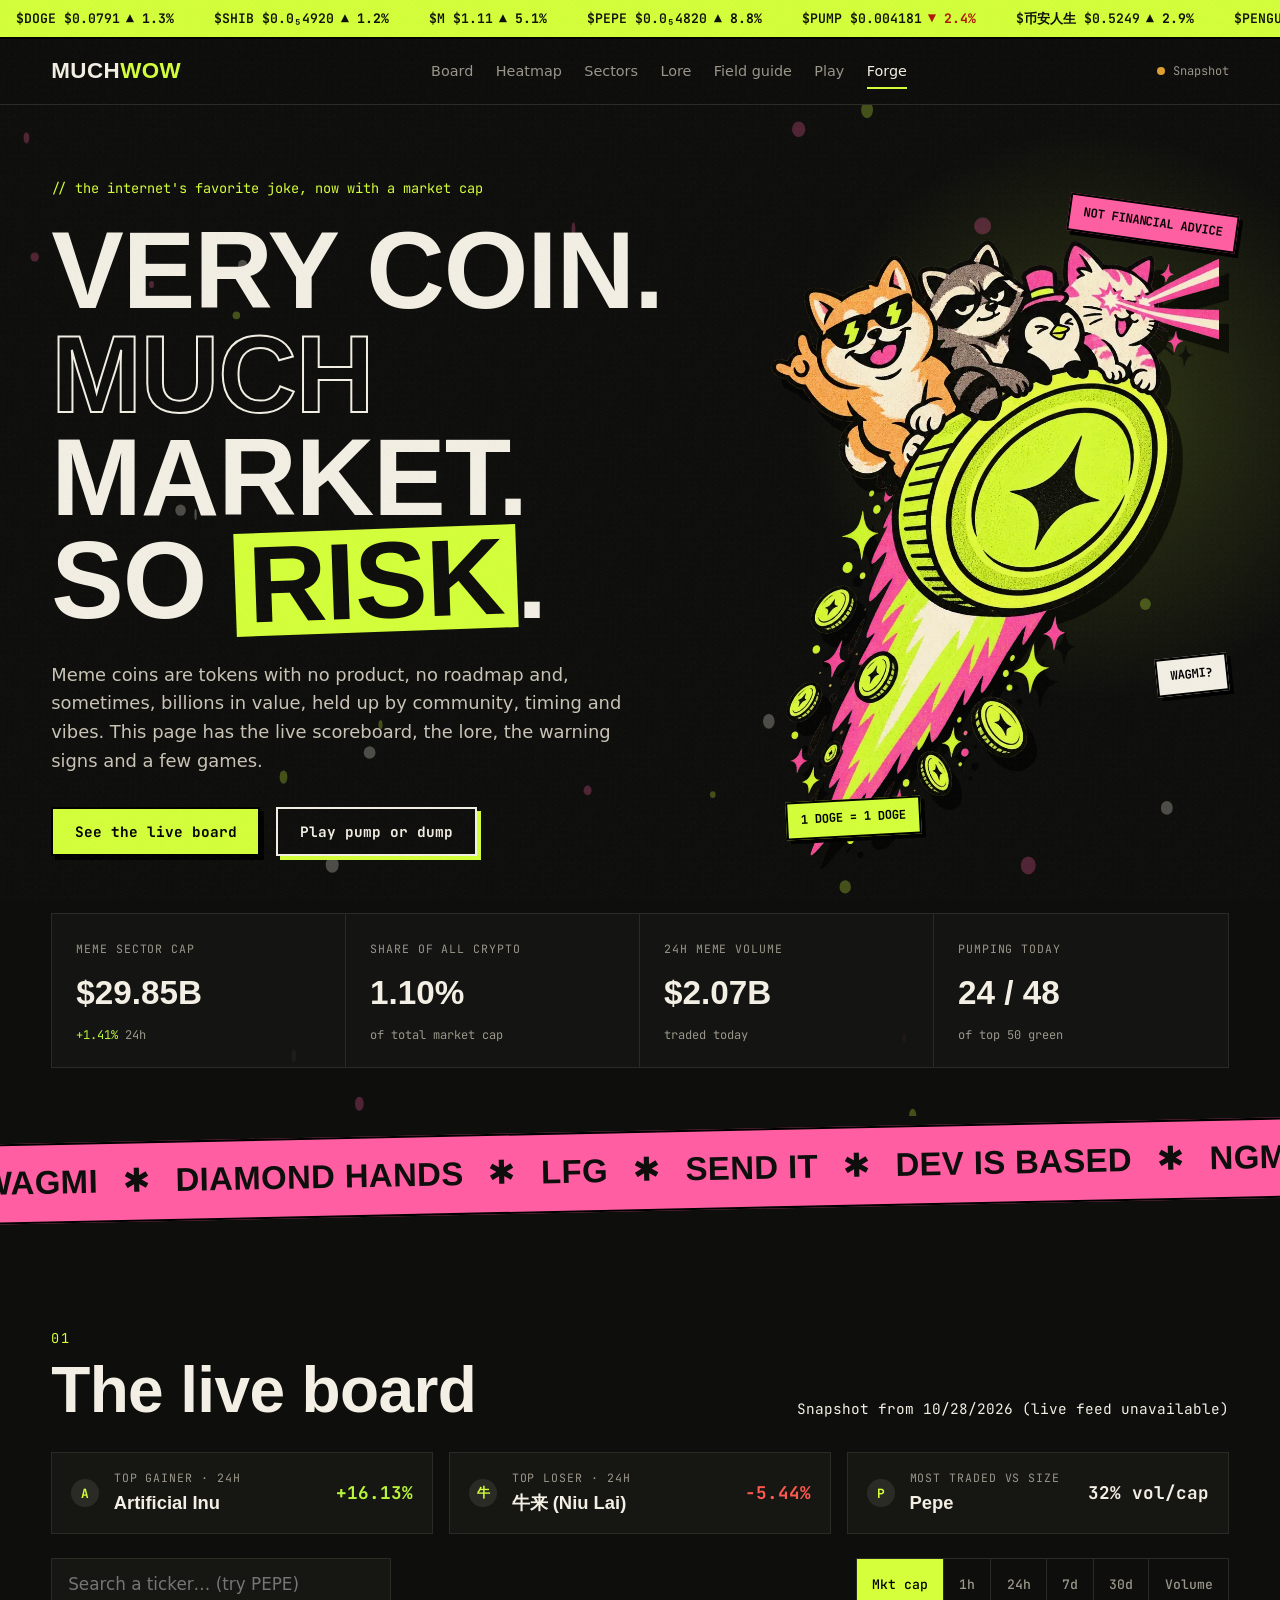
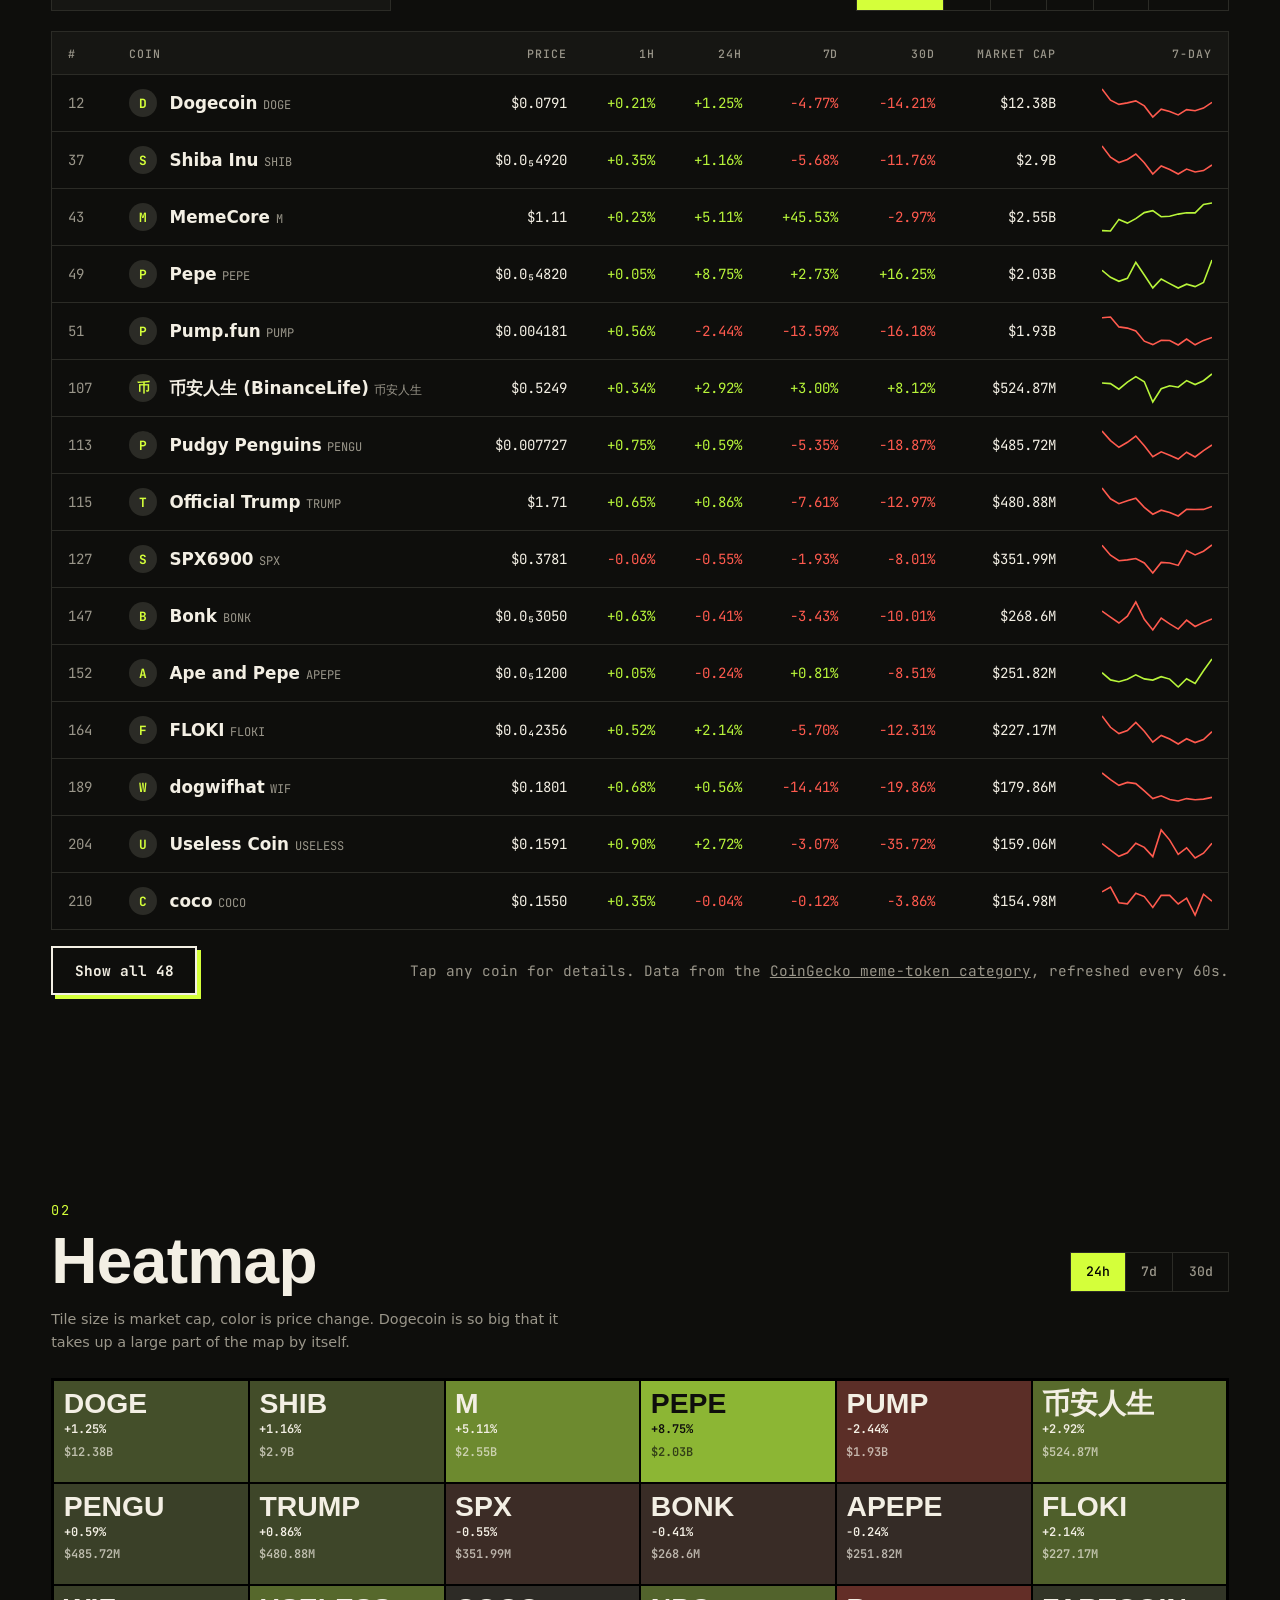
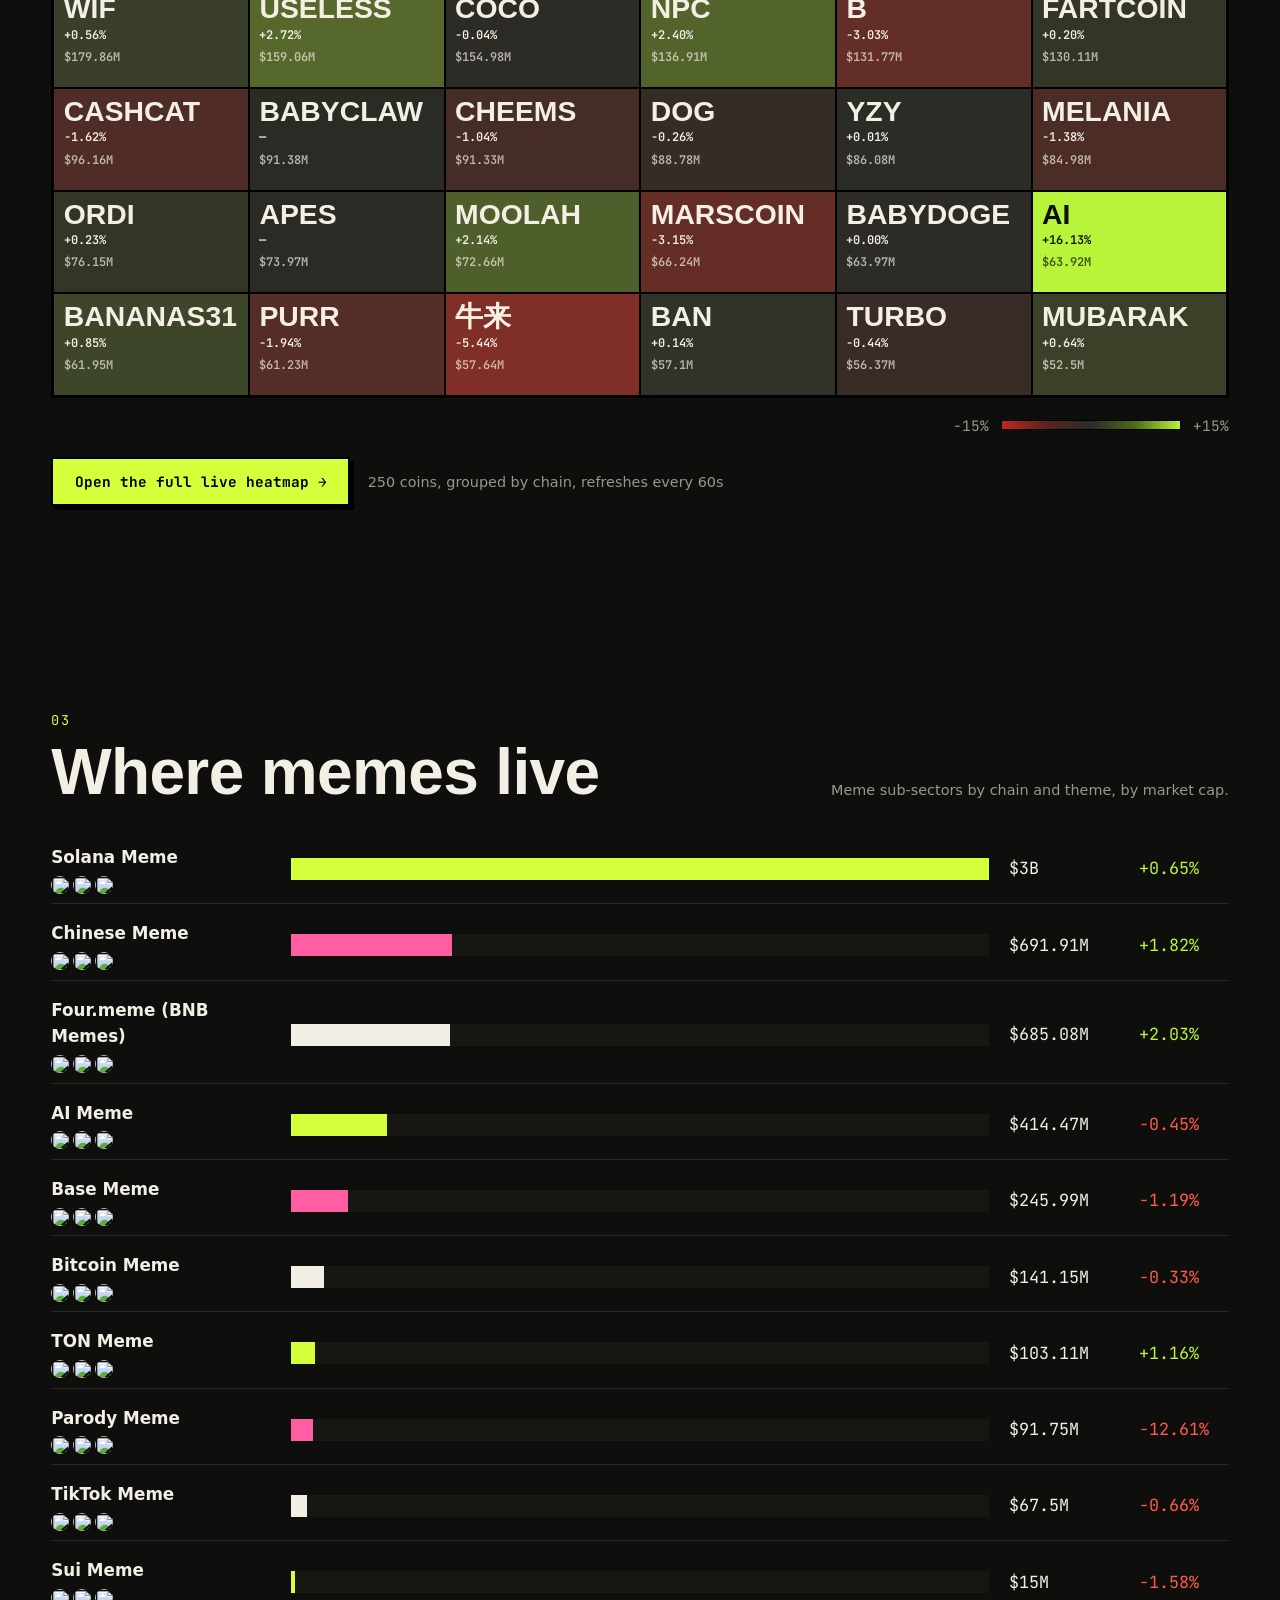
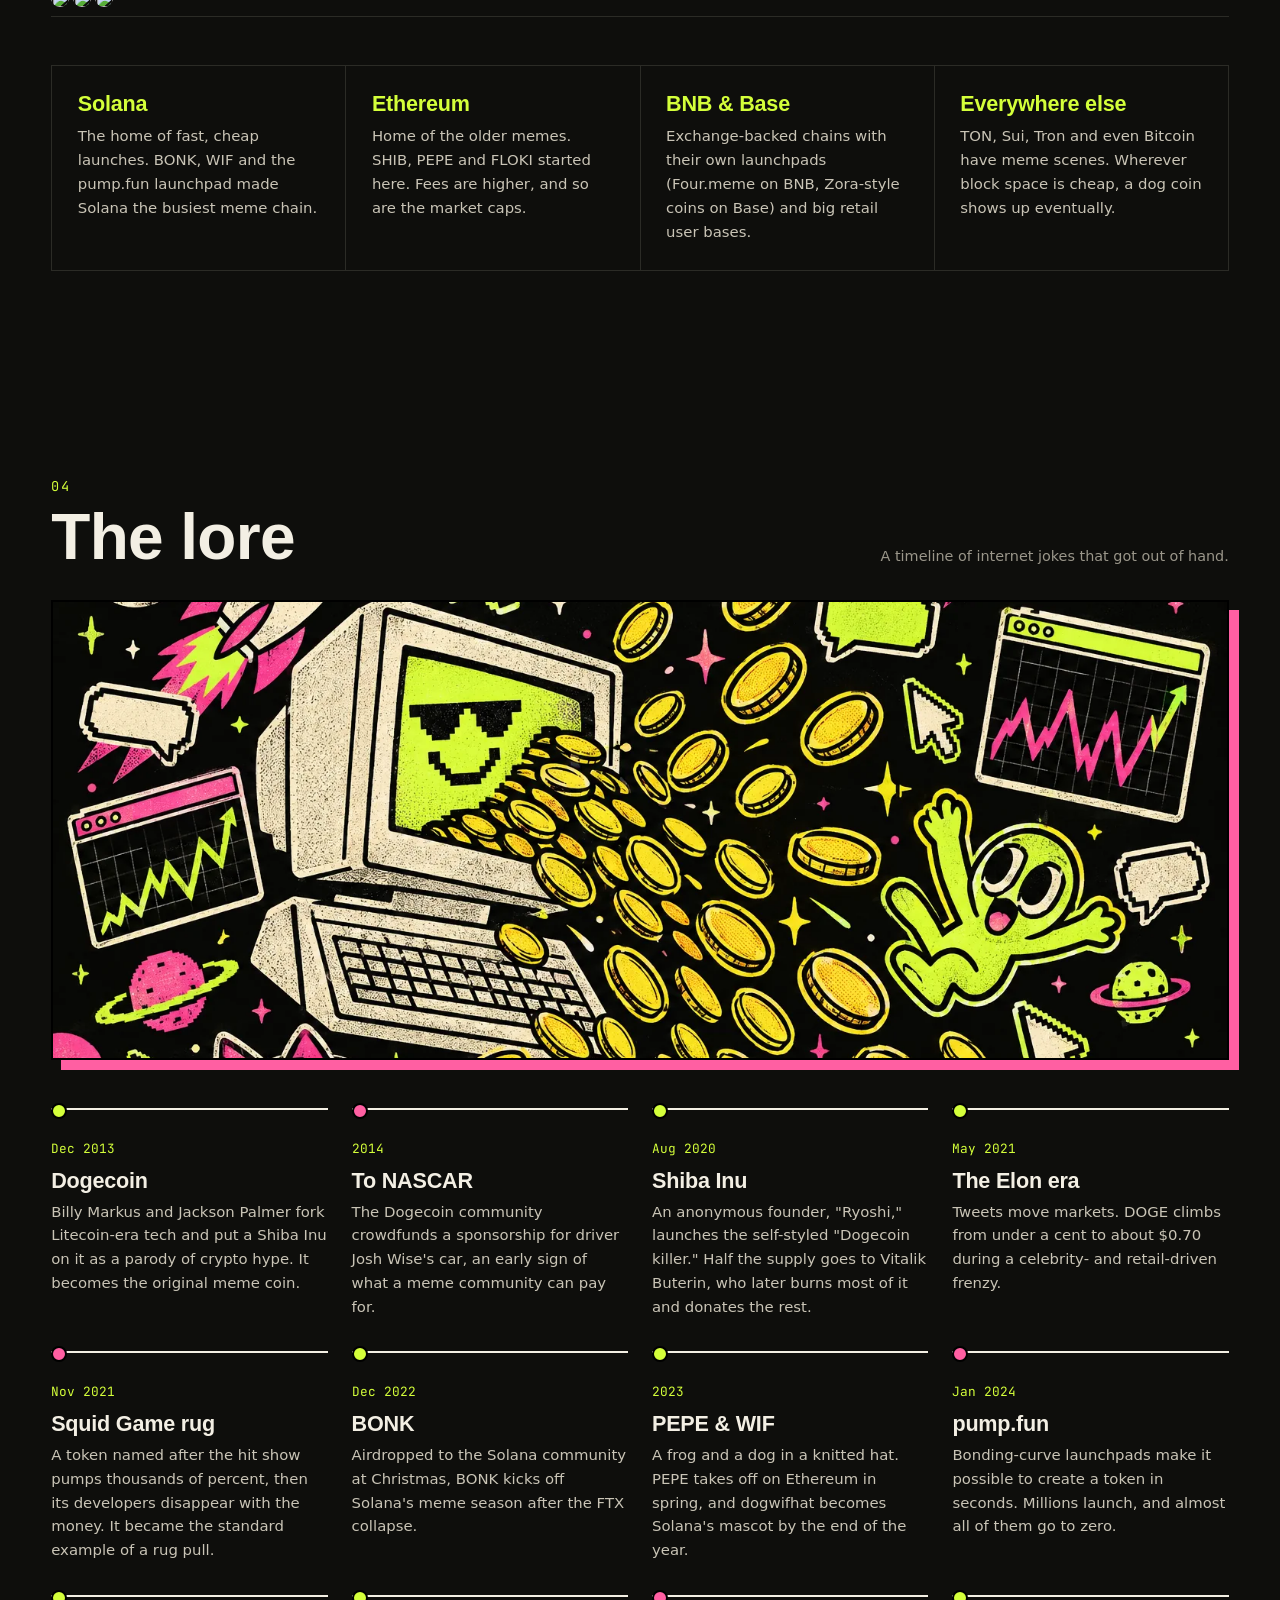
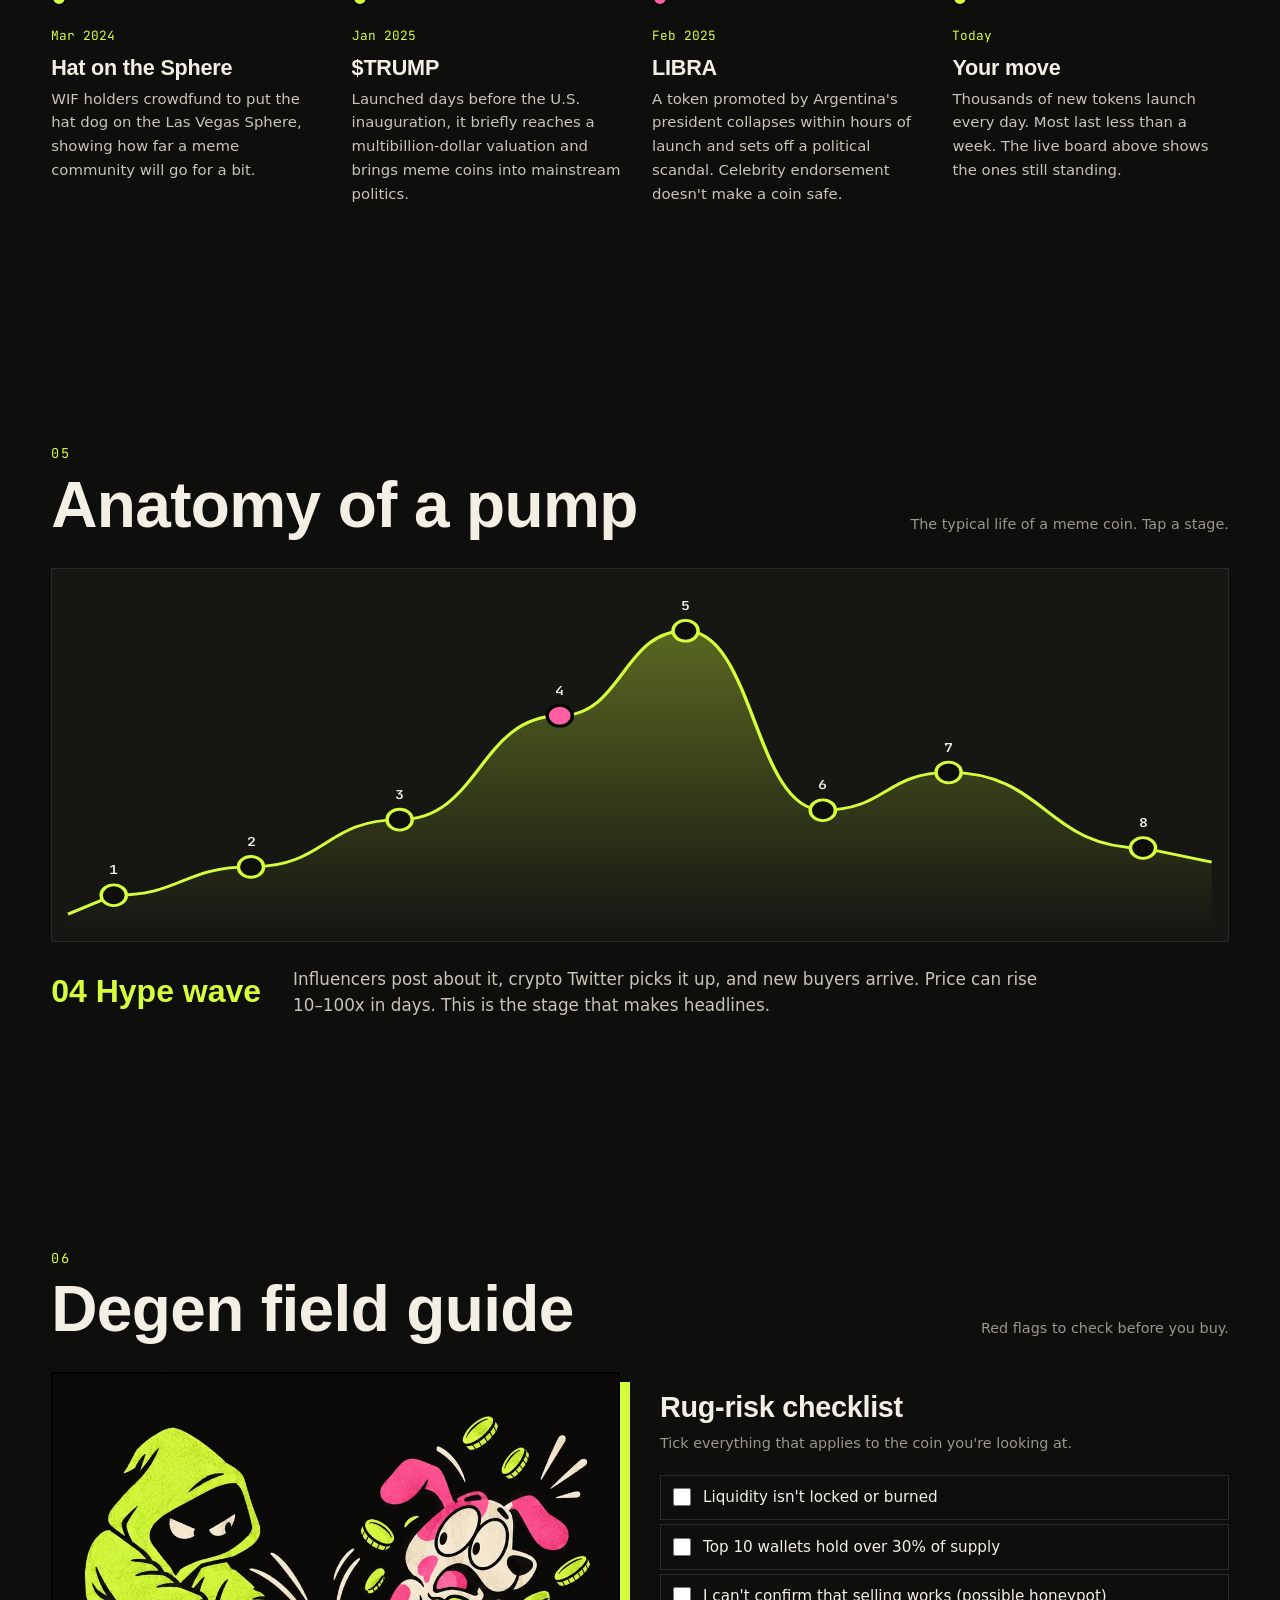
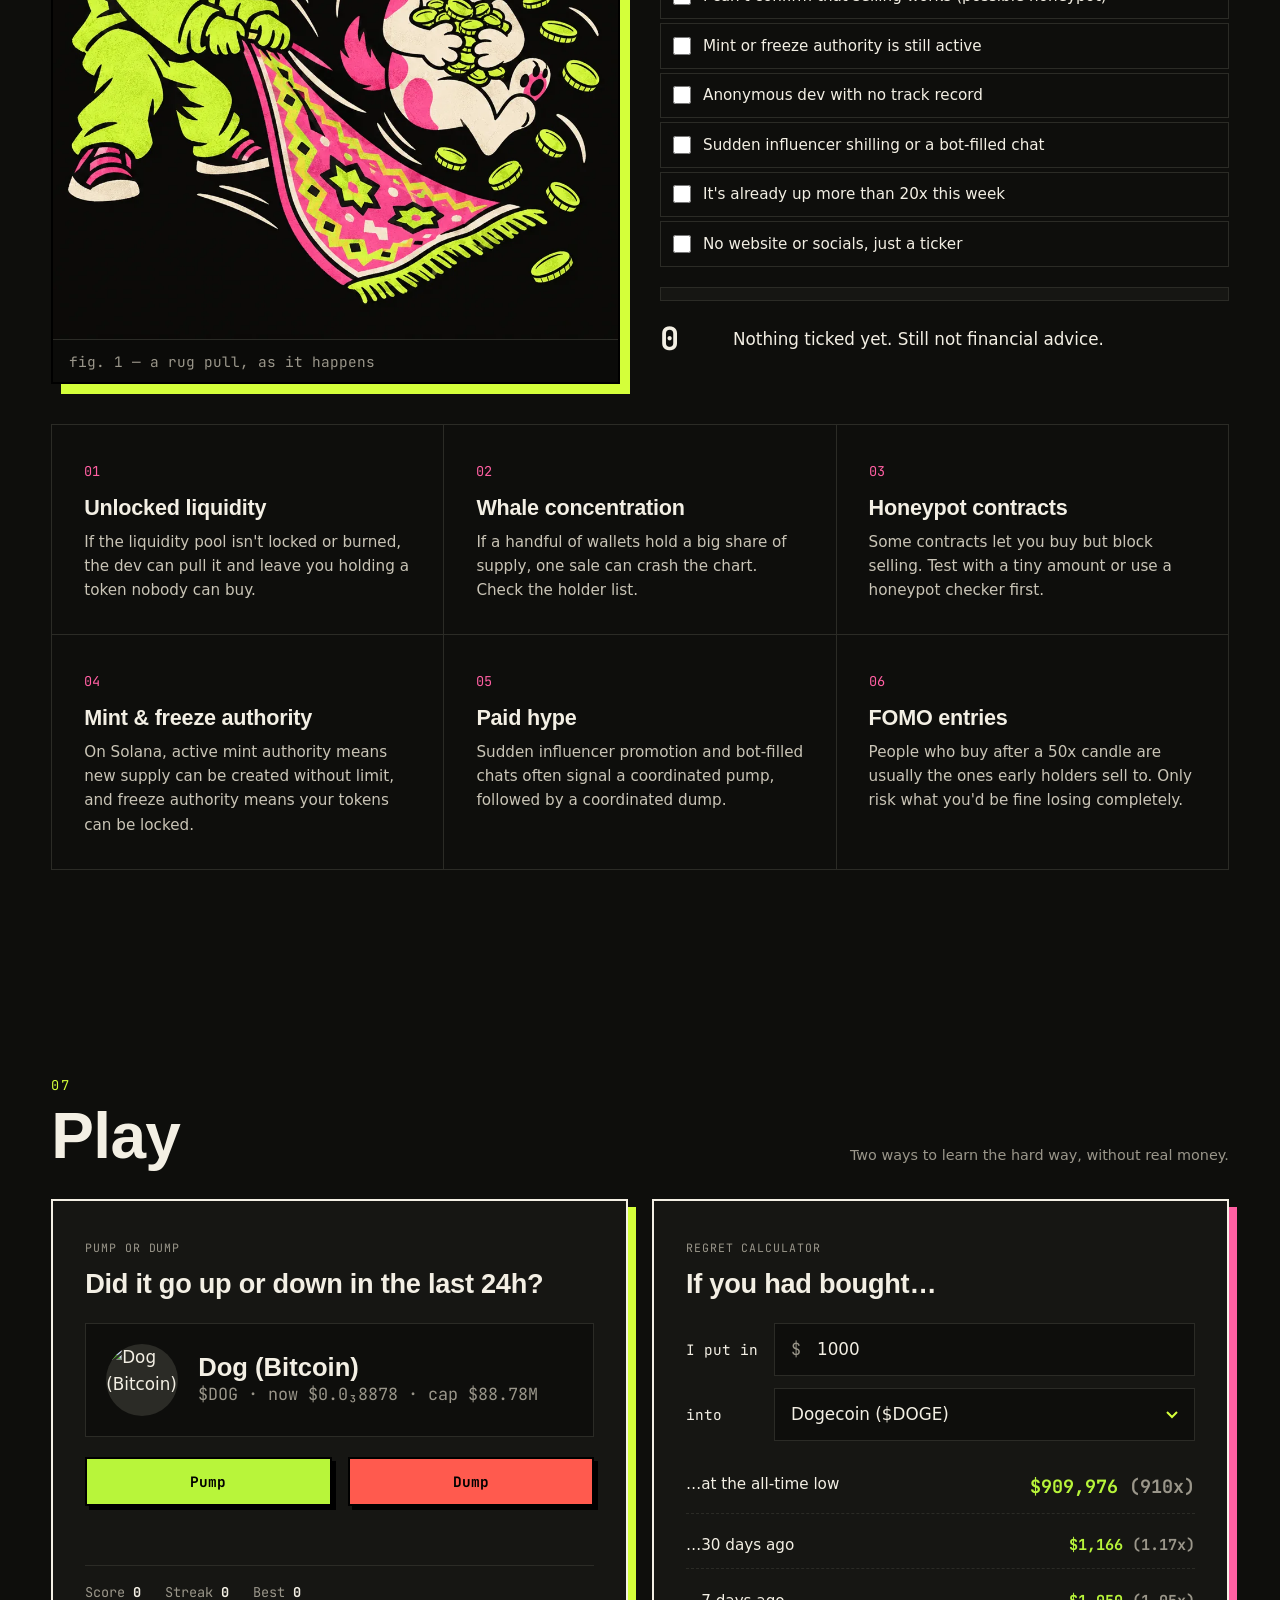
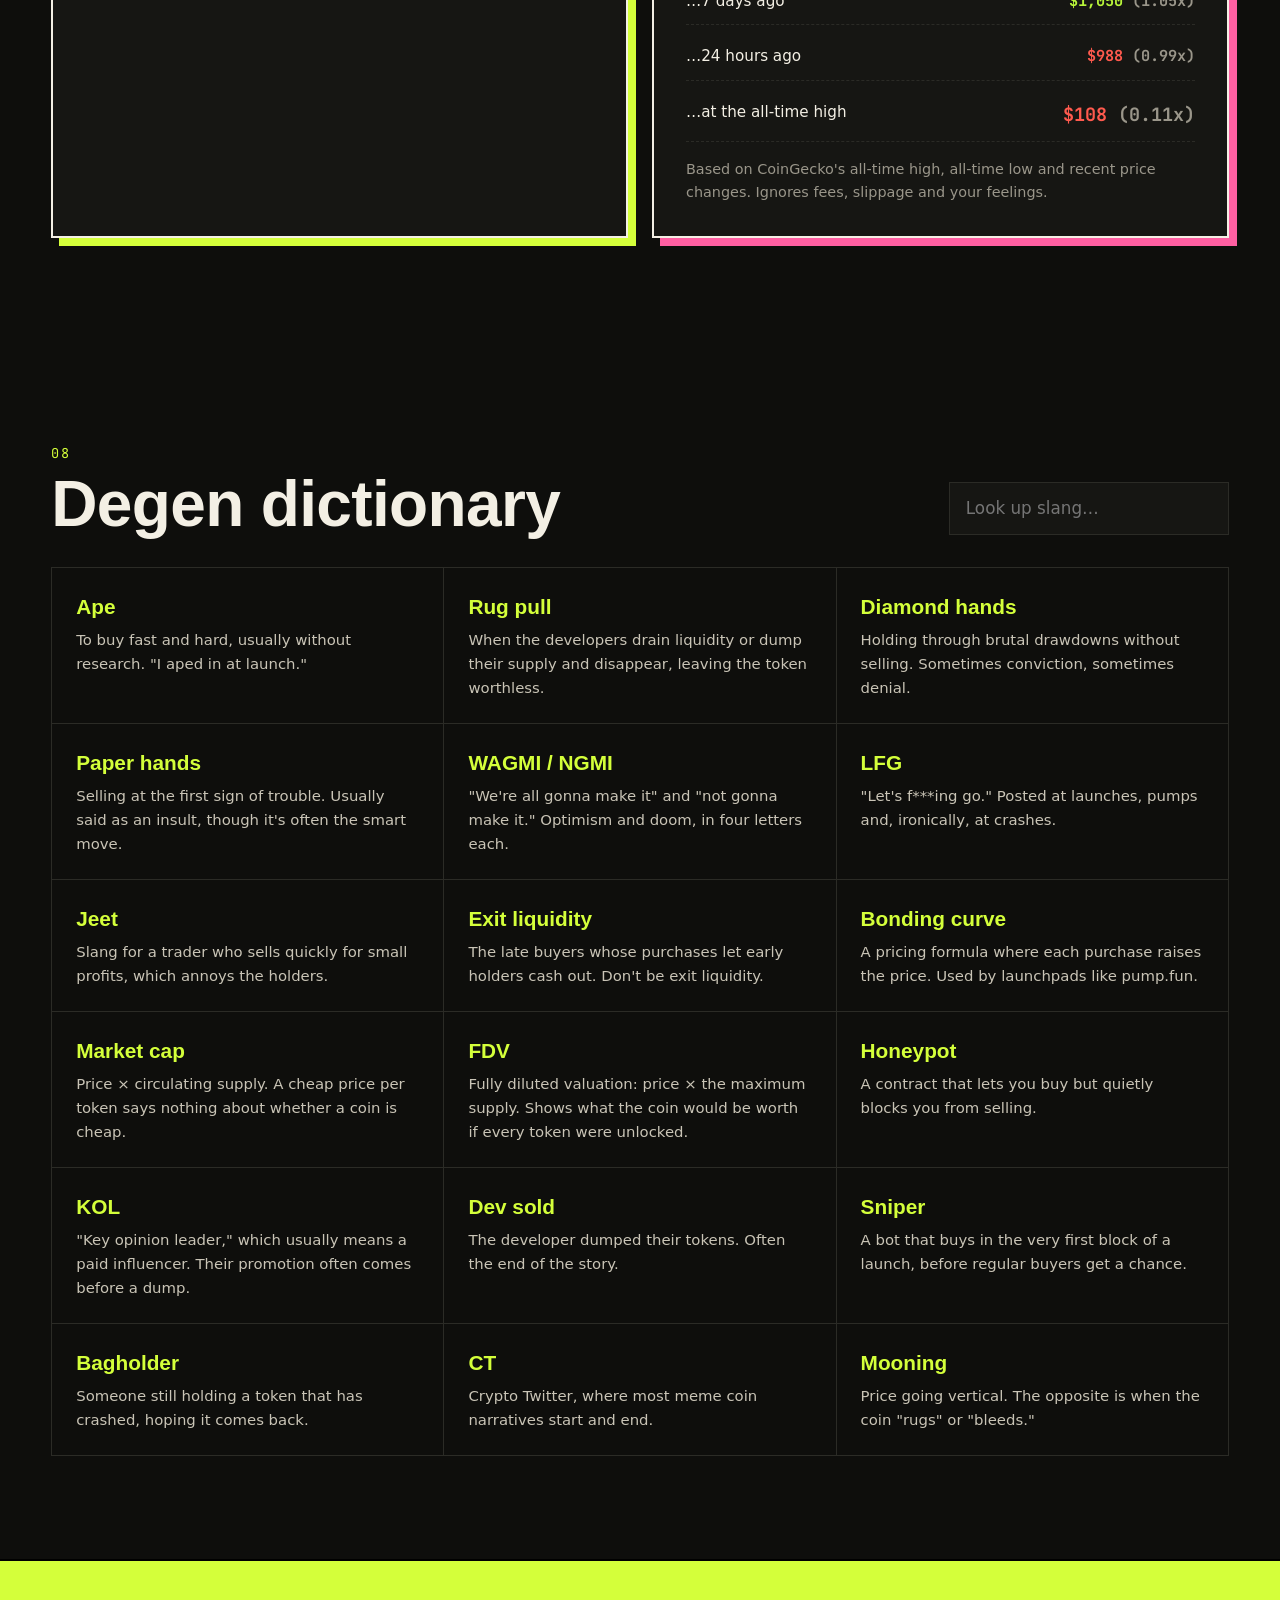
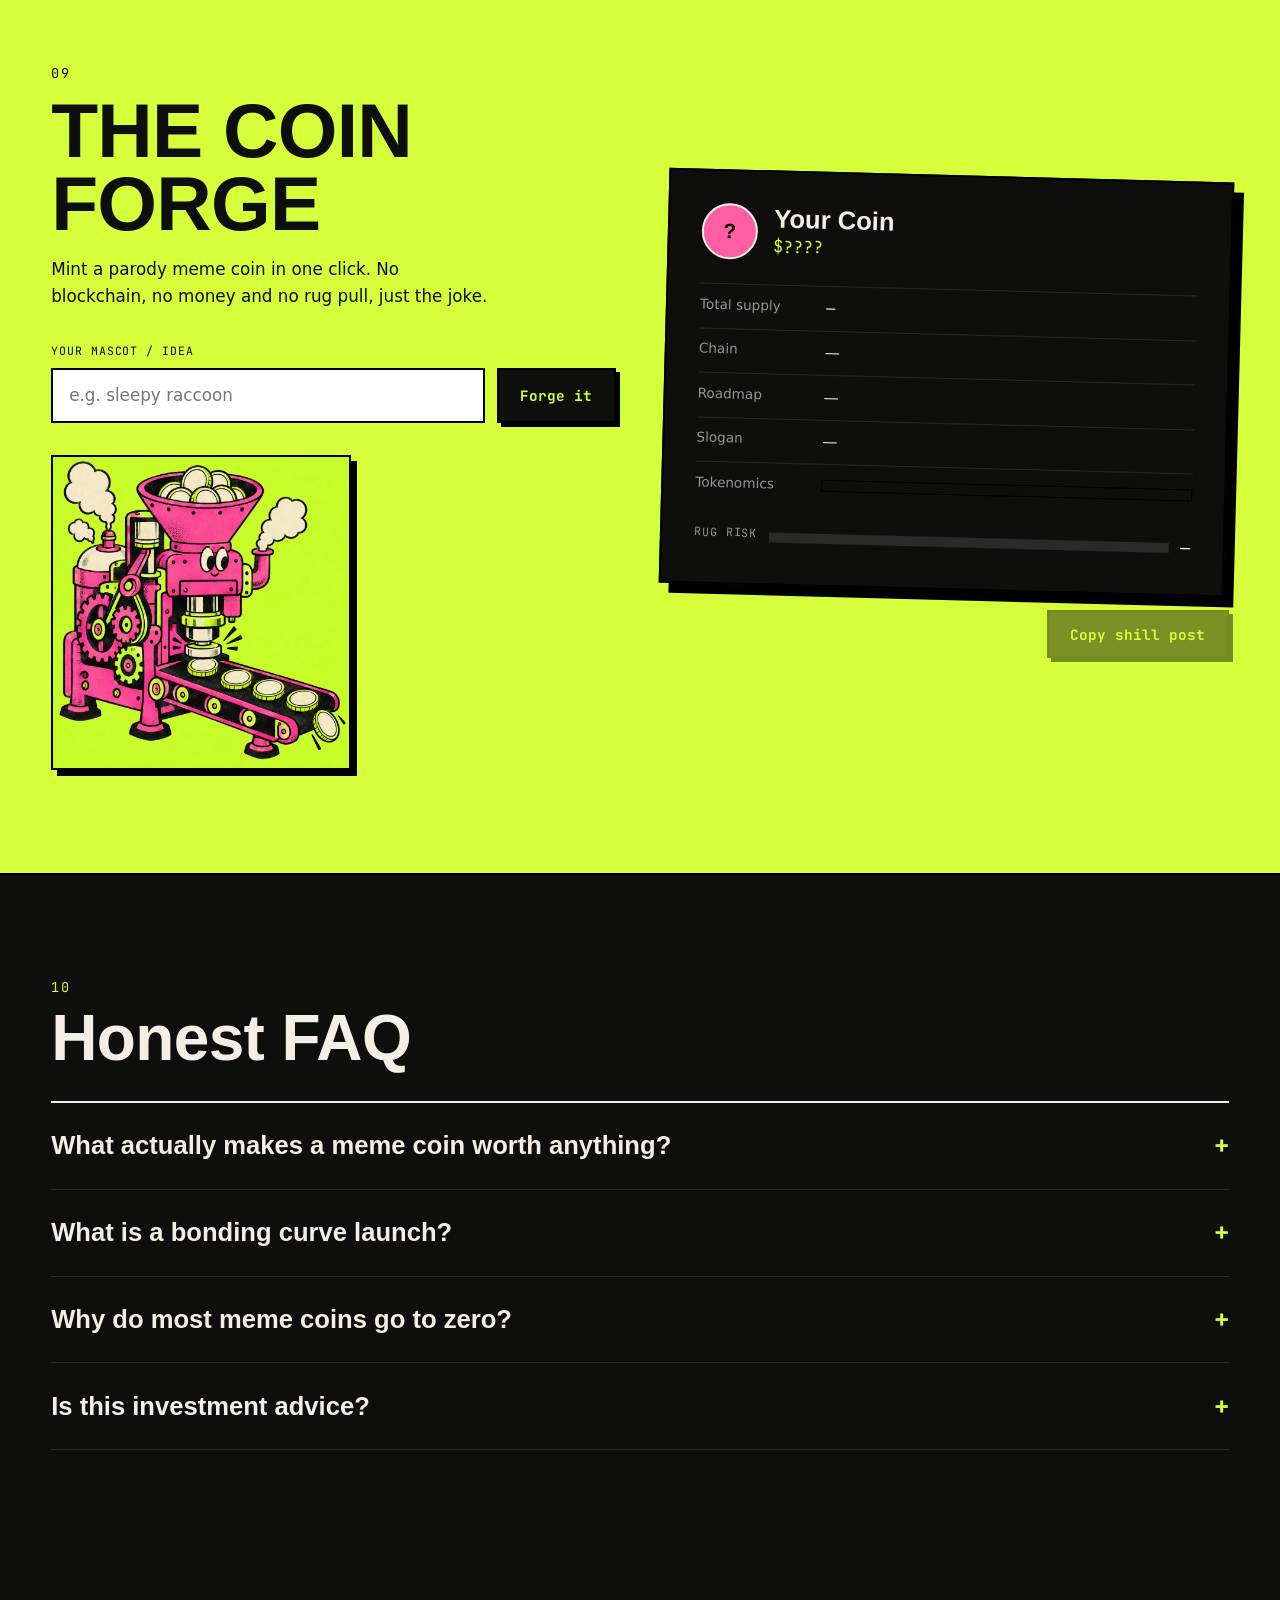
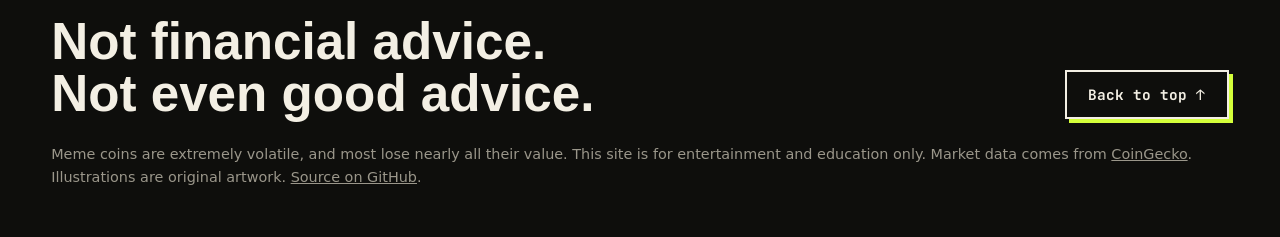
==== commit 55d0f284: "Add full live meme coin heatmap page (250 coins, chain/tier grouping, live feed)" ====
--- a/index.html
+++ b/index.html
@@ -24,7 +24,7 @@
   <a href="#top" class="brand" aria-label="Much Wow home">MUCH<span>WOW</span></a>
   <nav aria-label="Sections">
     <a href="#board">Board</a>
-    <a href="#heat">Heatmap</a>
+    <a href="heatmap.html">Heatmap</a>
     <a href="#sectors">Sectors</a>
     <a href="#history">Lore</a>
     <a href="#guide">Field guide</a>
@@ -109,6 +109,7 @@
   <p class="small muted intro">Tile size is market cap, color is price change. Dogecoin is so big that it takes up a large part of the map by itself.</p>
   <div class="treemap" id="treemap" role="img" aria-label="Treemap of meme coins by market cap"></div>
   <div class="legend mono small"><span>-15%</span><i></i><span>+15%</span></div>
+  <div style="margin-top:1.25rem"><a class="btn btn-lime" href="heatmap.html">Open the full live heatmap →</a> <span class="muted small" style="margin-left:.75rem">250 coins, grouped by chain, refreshes every 60s</span></div>
 </section>
 
 <!-- SECTORS -->
